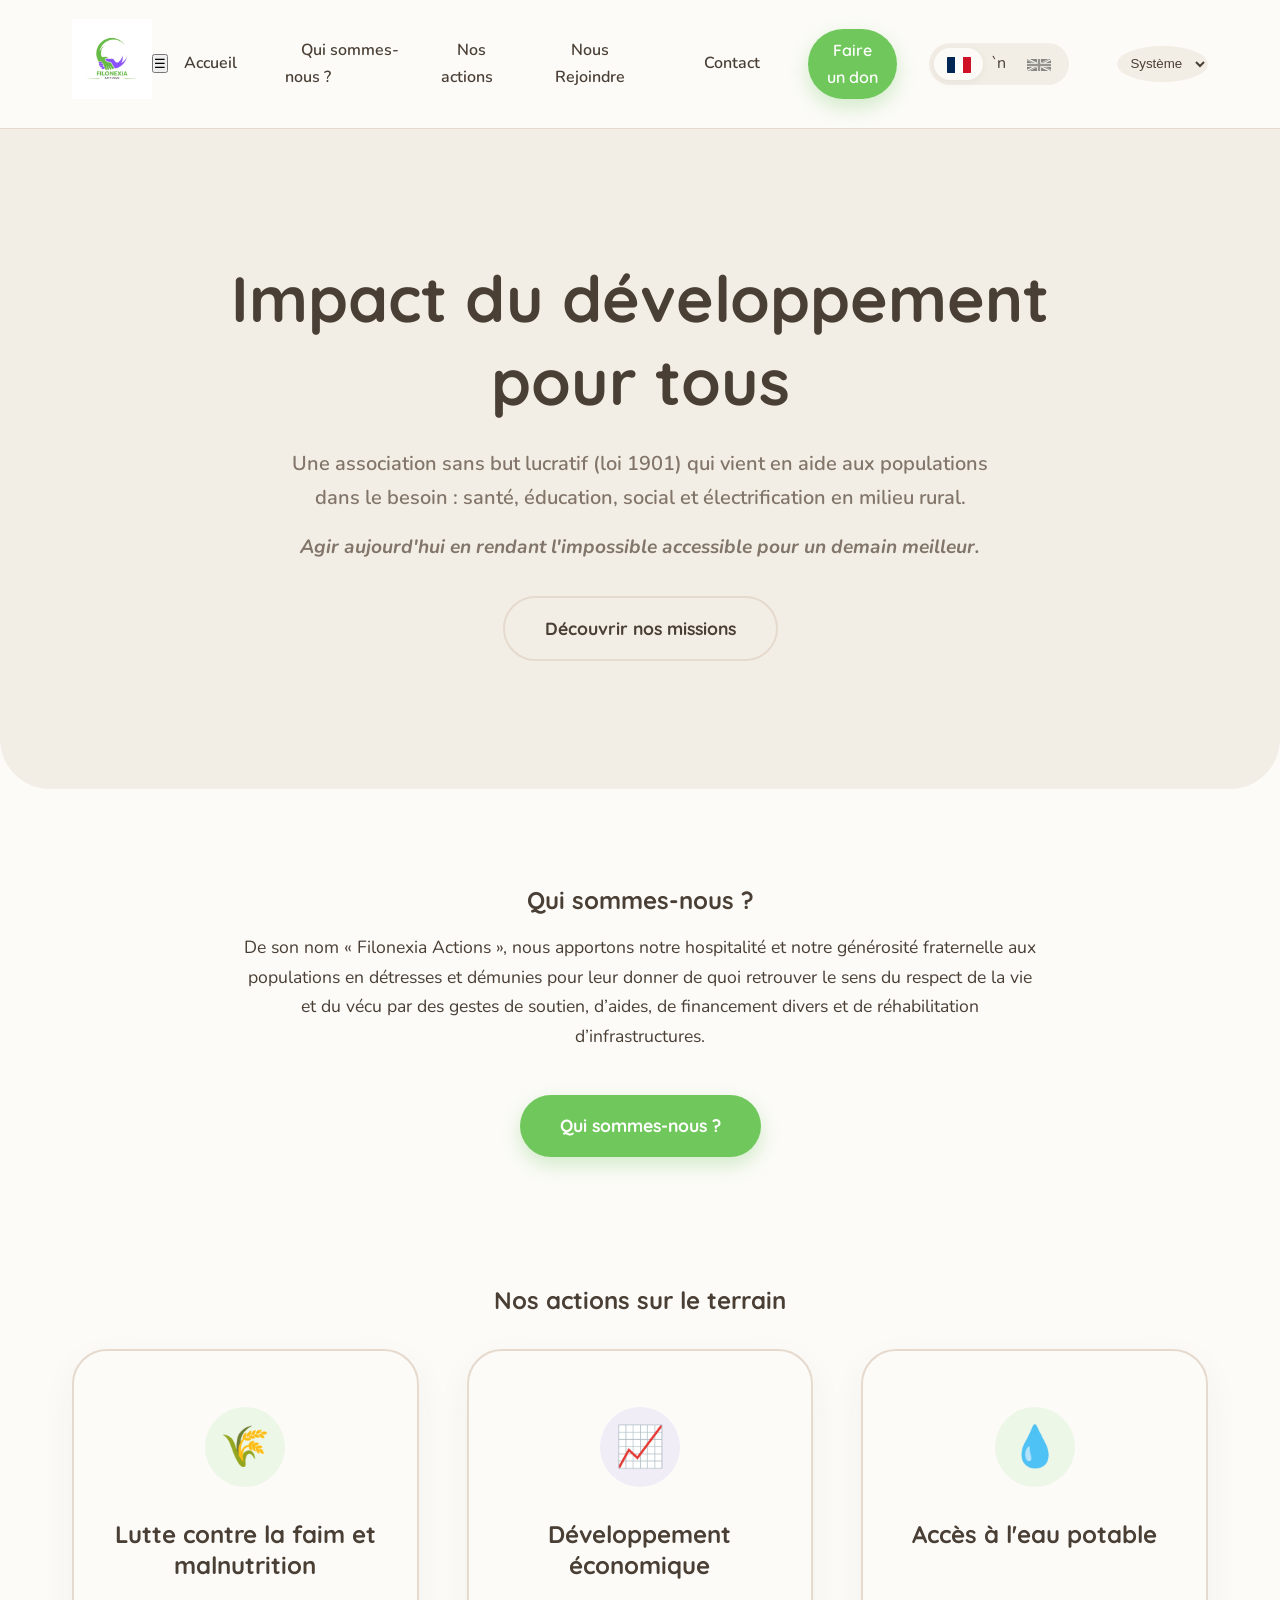
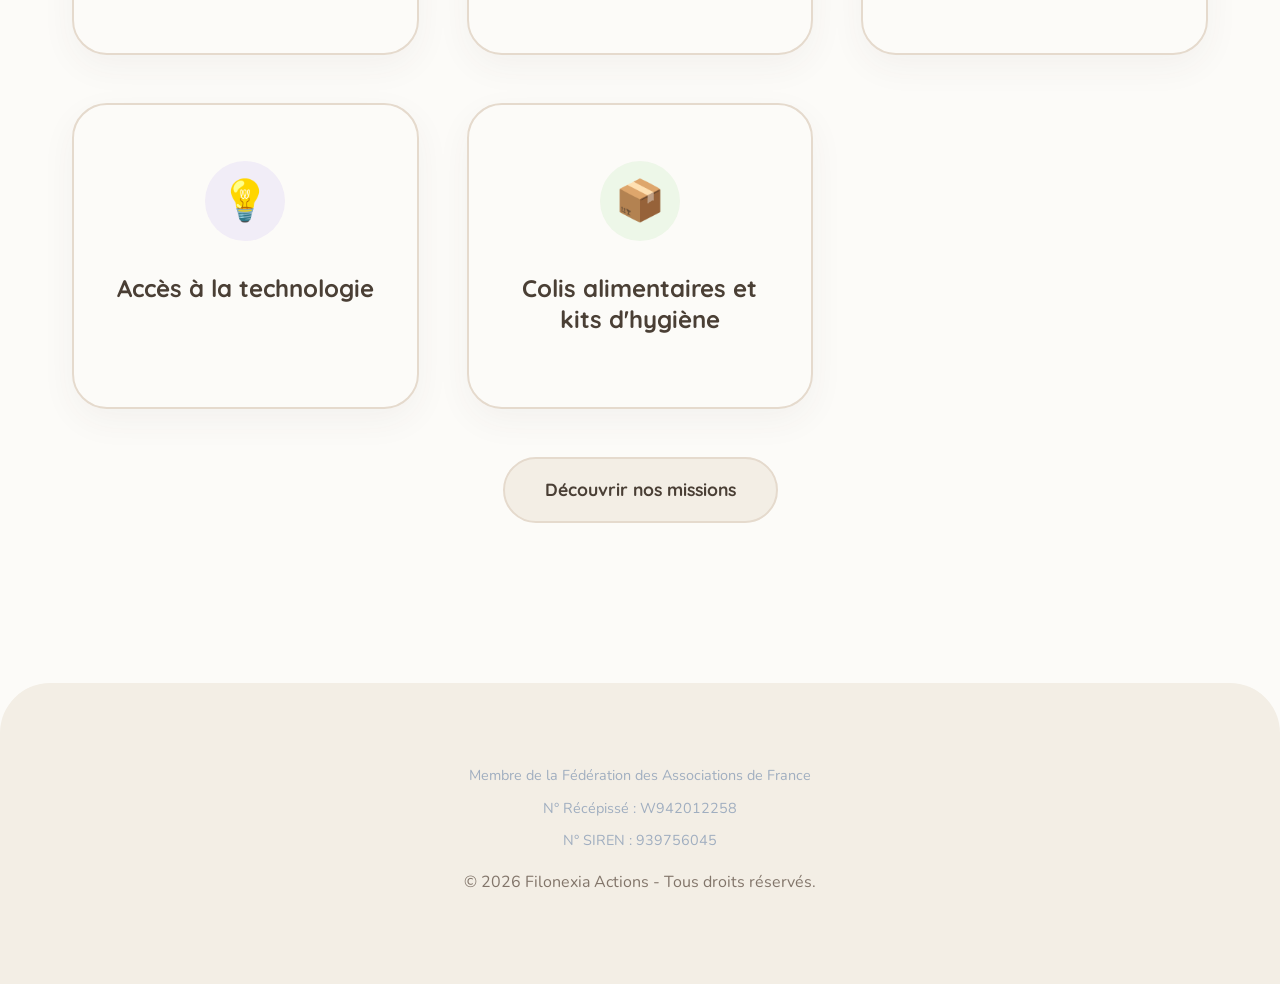
==== index.html @ 5a40366f "Harmonisation : Drapeaux pour langues et ajout carrousel partenaires partout avec logos aggrandis" ====
<!DOCTYPE html>
<html lang="fr">
<head>
    <meta charset="UTF-8">
    <meta name="viewport" content="width=device-width, initial-scale=1.0">
    <title>FILONEXIA - Accueil</title>
                    <link rel="icon" href="logo.jpeg" type="image/jpeg">
    <link rel="stylesheet" href="css/style.css?v=14">
</head>
<body>

    <header>
        <div class="nav-container">
            <a href="index.html" class="logo">
                <img src="logo.jpeg" alt="Filonexia Logo">
            </a>
            
            <button class="menu-toggle">☰</button>
            
            <nav>
                <ul class="nav-links">
                    <li><a href="index.html" data-i18n="nav_home">Accueil</a></li>
                    <li><a href="a-propos.html" data-i18n="nav_about">Qui sommes-nous ?</a></li>
                    <li><a href="actions.html" data-i18n="nav_actions">Nos actions</a></li>
                    <li><a href="nous-rejoindre.html" data-i18n="nav_join">Nous Rejoindre</a></li>
                    <li><a href="contact.html" data-i18n="nav_contact">Contact</a></li>
                    <li><a href="don.html" class="btn btn-primary" data-i18n="btn_donate">Faire un don</a></li>
                    
                    <li class="lang-switcher">
                        <button class="lang-btn active" data-lang="fr"><img src="images/fr.svg" alt="FR" class="lang-flag"></button>`n                        <button class="lang-btn" data-lang="en"><img src="images/gb.svg" alt="EN" class="lang-flag"></button>
                    </li>
                    <li>
                        <select class="theme-switcher">
                            <option value="system">Système</option>
                            <option value="light">Jour</option>
                            <option value="dark">Nuit</option>
                        </select>
                    </li>
                </ul>
            </nav>
        </div>
    </header>

    <main>
        <section class="hero">
            <h1 data-i18n="hero_title">Impact du développement pour tous</h1>
            <p data-i18n="hero_subtitle" style="margin-bottom: 1rem;">Une association sans but lucratif de la loi 1901 qui vient en aide à plusieurs institutions et populations dans le besoin.</p>
            <p style="font-style: italic; font-size: 1.2rem; font-weight: bold; margin-bottom: 2rem;" data-i18n="motto">"Agir aujourd'hui en rendant l'impossible accessible pour un demain meilleur."</p>
            <a href="actions.html" class="btn btn-secondary" data-i18n="hero_cta">Découvrir nos missions</a>
        </section>

        <section class="container text-center">
            <h2 data-i18n="about_title">Qui sommes-nous ?</h2>
            <p style="max-width: 800px; margin: 0 auto; font-size: 1.1rem;" data-i18n="about_intro">De son nom « Filonexia Actions », nous apportons notre hospitalité...</p>
            <br>
            <a href="a-propos.html" class="btn btn-primary" style="margin-top: 1rem;" data-i18n="nav_about">En savoir plus sur nous</a>
        </section>

        <section class="container text-center" style="background: transparent; border-radius: 20px; padding-top: 2rem; padding-bottom: 4rem;">
            <h2 data-i18n="actions_title" style="margin-bottom: 2rem;">Nos actions sur le terrain</h2>
            
            <div class="grid-3" style="grid-template-columns: repeat(auto-fit, minmax(250px, 1fr)); margin-top: 0;">
                <div class="card">
                    <div class="card-icon">🌾</div>
                    <h3 data-i18n="action_famine_title">Lutte contre la faim</h3>
                </div>
                <div class="card">
                    <div class="card-icon">📈</div>
                    <h3 data-i18n="action_eco_title">Développement économique</h3>
                </div>
                <div class="card">
                    <div class="card-icon">💧</div>
                    <h3 data-i18n="action_water_title">Accès à l'eau potable</h3>
                </div>
                <div class="card">
                    <div class="card-icon">💡</div>
                    <h3 data-i18n="action_tech_title">Accès à la technologie</h3>
                </div>
                <div class="card">
                    <div class="card-icon">📦</div>
                    <h3 data-i18n="action_hygiene_title">Colis alimentaires et kits d'hygiène</h3>
                </div>
            </div>
            
            <a href="actions.html" class="btn btn-secondary" style="margin-top: 3rem;" data-i18n="hero_cta">Découvrir le détail de nos actions</a>
        </section>
    </main>

    <footer>
        <div style="margin-bottom: 1rem; color: #a0aec0;">
            <p style="font-size: 0.9rem;" data-i18n="contact_legal_1">Membre de la Fédération des Associations de France</p>
            <p style="font-size: 0.9rem;" data-i18n="contact_legal_2">N° Récépissé : W942012258</p>
            <p style="font-size: 0.9rem;" data-i18n="contact_legal_3">N° SIREN : 939756045</p>
        </div>
        <p data-i18n="footer_text">© 2026 Filonexia Actions - Tous droits réservés.</p>
    </footer>

    <script src="js/main.js?v=14"></script>
    <script src="js/i18n.js?v=14"></script>
</body>
</html>
---- css/style.css ----
@import url('https://fonts.googleapis.com/css2?family=Nunito:wght@400;600;700&family=Quicksand:wght@500;600;700&display=swap');

:root {
    /* Couleurs de base légèrement adoucies pour l'aspect organique */
    --primary-color: #70c85c;
    --secondary-color: #966eea;
    
    /* Palette chaleureuse "Terre & Nature" */
    --bg-main: #fcfbf8; /* Crème très clair */
    --bg-alt: #f3eee5; /* Beige doux */
    --text-dark: #4a3f35; /* Brun-Gris doux (pas de noir pur) */
    --text-light: #82756a; /* Brun clair */
    --border-color: #e5dacd;
    
    --font-heading: 'Quicksand', sans-serif;
    --font-body: 'Nunito', sans-serif;
    
    /* Rondeur maximale pour l'effet galet / amical */
    --radius-btn: 50px;
    --radius-card: 35px;
    --shadow-soft: 0 12px 35px rgba(74, 63, 53, 0.05);
}

:root[data-theme="dark"] {
    /* Palette sombre "Nuit chaude" */
    --bg-main: #2a2623;
    --bg-alt: #36302c;
    --text-dark: #fcfbf8;
    --text-light: #b0a59a;
    --border-color: #4a423d;
    --shadow-soft: 0 12px 35px rgba(0, 0, 0, 0.2);
}

* {
    margin: 0;
    padding: 0;
    box-sizing: border-box;
}

body {
    font-family: var(--font-body);
    color: var(--text-dark);
    line-height: 1.7;
    background-color: var(--bg-main);
    font-weight: 400;
}

h1, h2, h3, h4, h5, h6 {
    font-family: var(--font-heading);
    color: var(--text-dark);
    margin-bottom: 1rem;
    font-weight: 700;
    line-height: 1.3;
}

a {
    text-decoration: none;
    color: inherit;
    transition: all 0.3s cubic-bezier(0.4, 0, 0.2, 1);
}

/* Header & Nav */
header {
    background: var(--bg-main);
    border-bottom: 1px solid var(--border-color);
    position: sticky;
    top: 0;
    z-index: 1000;
}

.nav-container {
    max-width: 1200px;
    margin: 0 auto;
    padding: 1.2rem 2rem;
    display: flex;
    justify-content: space-between;
    align-items: center;
}

.logo img {
    height: 80px;
    object-fit: contain;
    transition: transform 0.3s ease;
}

.logo img:hover {
    transform: scale(1.05) rotate(-2deg);
}

.nav-links {
    display: flex;
    gap: 2rem;
    align-items: center;
    list-style: none;
}

.nav-links a {
    font-weight: 600;
    font-size: 1rem;
    padding: 0.5rem 1rem;
    border-radius: var(--radius-btn);
    transition: background-color 0.3s ease, color 0.3s ease;
}

.nav-links a:hover {
    background-color: var(--bg-alt);
    color: var(--primary-color);
}

.lang-switcher {
    display: flex;
    gap: 0.5rem;
    background: var(--bg-alt);
    padding: 0.3rem;
    border-radius: var(--radius-btn);
}

.lang-btn {
    background: transparent;
    border: none;
    padding: 0.4rem 0.8rem;
    border-radius: var(--radius-btn);
    cursor: pointer;
    font-weight: 700;
    color: var(--text-light);
    font-family: var(--font-body);
    font-size: 0.85rem;
    transition: all 0.3s ease;
}

.lang-btn.active {
    background: var(--bg-main);
    color: var(--primary-color);
    box-shadow: 0 2px 10px rgba(0,0,0,0.05);
}

.theme-switcher {
    margin-left: 1rem;
    padding: 0.6rem;
    border-radius: 50%;
    border: none;
    background: var(--bg-alt);
    color: var(--text-dark);
    cursor: pointer;
    transition: transform 0.3s;
}

.theme-switcher:hover {
    transform: scale(1.1) rotate(15deg);
    background: var(--border-color);
}

/* Organic Buttons */
.btn {
    display: inline-block;
    padding: 1rem 2.5rem;
    border-radius: var(--radius-btn);
    font-family: var(--font-heading);
    font-weight: 700;
    font-size: 1.1rem;
    text-align: center;
    transition: all 0.3s cubic-bezier(0.34, 1.56, 0.64, 1);
    cursor: pointer;
    border: none;
}

.btn-primary {
    background: var(--primary-color);
    color: #ffffff;
    box-shadow: 0 8px 20px rgba(112, 200, 92, 0.3);
}

.btn-primary:hover {
    transform: translateY(-5px) scale(1.03);
    box-shadow: 0 15px 25px rgba(112, 200, 92, 0.4);
}

.btn-secondary {
    background: var(--bg-alt);
    color: var(--text-dark);
    border: 2px solid var(--border-color);
}

.btn-secondary:hover {
    background: var(--secondary-color);
    color: #ffffff;
    border-color: var(--secondary-color);
    transform: translateY(-5px) scale(1.03);
    box-shadow: 0 8px 20px rgba(150, 110, 234, 0.3);
}

/* Hero Section */
.hero {
    padding: 8rem 2rem;
    text-align: center;
    background: var(--bg-alt);
    /* Forme organique au bas du header */
    border-bottom-left-radius: 50px;
    border-bottom-right-radius: 50px;
    min-height: 60vh;
    display: flex;
    flex-direction: column;
    justify-content: center;
    align-items: center;
}

.hero h1 {
    font-size: 4rem;
    font-weight: 700;
    max-width: 900px;
    margin: 0 auto 1.5rem auto;
    color: var(--text-dark);
}

.hero p {
    font-size: 1.25rem;
    color: var(--text-light);
    max-width: 700px;
    margin: 0 auto 3rem auto;
    font-weight: 600;
}

/* Container */
.container {
    max-width: 1200px;
    margin: 0 auto;
    padding: 6rem 2rem;
}

.text-center {
    text-align: center;
}

/* Grid & Cards (Organic design) */
.grid-3 {
    display: grid;
    grid-template-columns: repeat(auto-fit, minmax(300px, 1fr));
    gap: 3rem;
    margin-top: 4rem;
}

.card {
    background: var(--bg-main);
    border: 2px solid var(--border-color);
    border-radius: var(--radius-card);
    padding: 3.5rem 2.5rem;
    text-align: center;
    box-shadow: var(--shadow-soft);
    transition: all 0.4s cubic-bezier(0.34, 1.56, 0.64, 1);
}

.card:hover {
    transform: translateY(-10px);
    border-color: var(--primary-color);
    background: var(--bg-alt);
}

/* Alternance Vert/Violet sur les icônes */
.card:nth-child(odd) .card-icon {
    color: var(--primary-color);
    background: rgba(112, 200, 92, 0.1);
}
.card:nth-child(even) .card-icon {
    color: var(--secondary-color);
    background: rgba(150, 110, 234, 0.1);
}

.card-icon {
    font-size: 2.5rem;
    margin-bottom: 2rem;
    display: inline-flex;
    align-items: center;
    justify-content: center;
    width: 80px;
    height: 80px;
    border-radius: 50%;
}

.card h3 {
    font-size: 1.5rem;
}

/* Page headers */
.page-header {
    background: var(--bg-alt);
    padding: 7rem 2rem 5rem 2rem;
    text-align: center;
    border-bottom-left-radius: 50px;
    border-bottom-right-radius: 50px;
    margin-bottom: 4rem;
}

.page-header h1 {
    font-size: 3.5rem;
}

.content-section {
    background: var(--bg-main);
    padding: 4rem;
    border: 2px solid var(--border-color);
    border-radius: var(--radius-card);
    box-shadow: var(--shadow-soft);
}

/* Footer */
footer {
    background: var(--bg-alt);
    color: var(--text-light);
    text-align: center;
    padding: 5rem 2rem;
    margin-top: 6rem;
    border-top-left-radius: 50px;
    border-top-right-radius: 50px;
}

footer p {
    margin-bottom: 0.5rem;
}

/* Sidebar Layout */
.page-layout {
    display: grid;
    grid-template-columns: 3fr 1fr;
    gap: 4rem;
    align-items: start;
}

.sidebar {
    position: sticky;
    top: 120px;
    background: var(--bg-main);
    border: 2px solid var(--border-color);
    border-radius: var(--radius-card);
    padding: 2.5rem;
    box-shadow: var(--shadow-soft);
}

.sidebar h3 {
    font-size: 1.4rem;
    margin-bottom: 2rem;
    color: var(--primary-color);
}

.report-list {
    list-style: none;
    padding: 0;
}

.report-list li {
    margin-bottom: 1rem;
}

.report-list a {
    display: block;
    padding: 1rem 1.5rem;
    border-radius: 20px;
    font-weight: 600;
    color: var(--text-light);
    background: var(--bg-alt);
    transition: all 0.3s ease;
}

.report-list a:hover {
    background: rgba(112, 200, 92, 0.1);
    color: var(--primary-color);
    transform: translateX(5px);
}

.report-list a.active {
    background: var(--primary-color);
    color: #ffffff;
    box-shadow: 0 4px 15px rgba(112, 200, 92, 0.3);
}

.report-list a.active .report-date {
    color: rgba(255,255,255,0.8);
}

.report-date {
    display: block;
    font-size: 0.85rem;
    margin-bottom: 0.2rem;
    color: var(--text-light);
    font-weight: 700;
    text-transform: uppercase;
}

@media (max-width: 900px) {
    .page-layout {
        grid-template-columns: 1fr;
    }
}

/* Partner Marquee Carousel */
.marquee-wrapper {
    overflow: hidden;
    padding: 2rem 0;
    margin: 3rem 0;
    background: var(--bg-alt);
    border-radius: var(--radius-card);
    box-shadow: inset var(--shadow-soft);
    position: relative;
    border: 2px solid var(--border-color);
}
.marquee-container {
    display: flex;
    width: fit-content;
    animation: marquee 25s linear infinite;
}
.marquee-container:hover {
    animation-play-state: paused;
}
.marquee-content {
    display: flex;
    align-items: center;
    gap: 4rem;
    padding-right: 4rem; /* match gap */
}
.partner-logo {
    height: 100px;
    object-fit: contain;
    transition: transform 0.3s ease;
}
.partner-logo:hover {
    transform: scale(1.08);
}
.partner-fallback {
    font-family: var(--font-heading);
    font-weight: 700;
    font-size: 1.2rem;
    color: var(--primary-color);
    border: 3px solid var(--primary-color);
    padding: 0.8rem 1.5rem;
    border-radius: var(--radius-btn);
    white-space: nowrap;
    transition: all 0.3s ease;
}
.partner-fallback:hover {
    background-color: var(--primary-color);
    color: var(--white);
    transform: scale(1.05);
}
@keyframes marquee {
    0% { transform: translateX(0); }
    100% { transform: translateX(-50%); }
}


/* Flag switcher */
.lang-flag { width: 24px; height: 18px; object-fit: contain; border-radius: 2px; vertical-align: middle; transition: filter 0.3s ease; }
.lang-btn:not(.active) .lang-flag { filter: grayscale(100%) opacity(50%); }
.lang-btn.active .lang-flag, .lang-btn:hover .lang-flag { filter: grayscale(0%) opacity(100%); }
.lang-switcher { display: flex; align-items: center; gap: 0.5rem; }
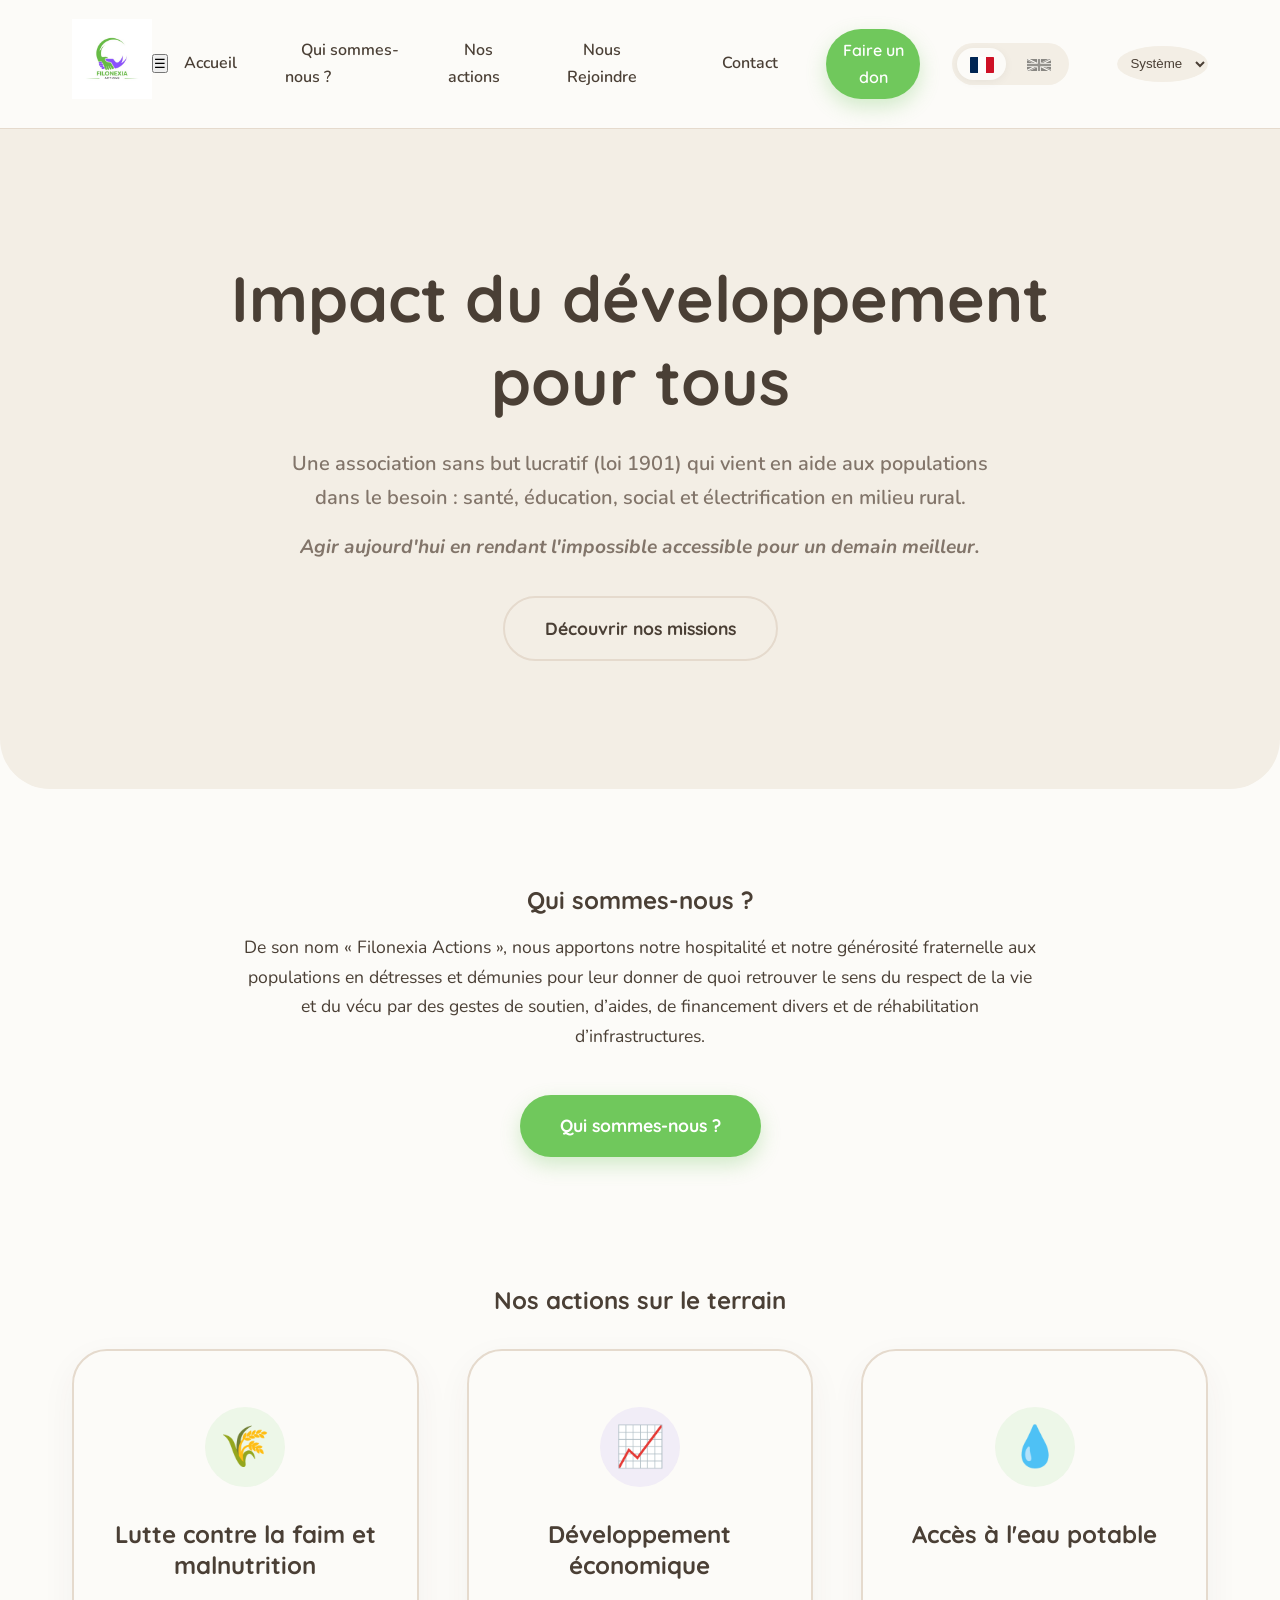
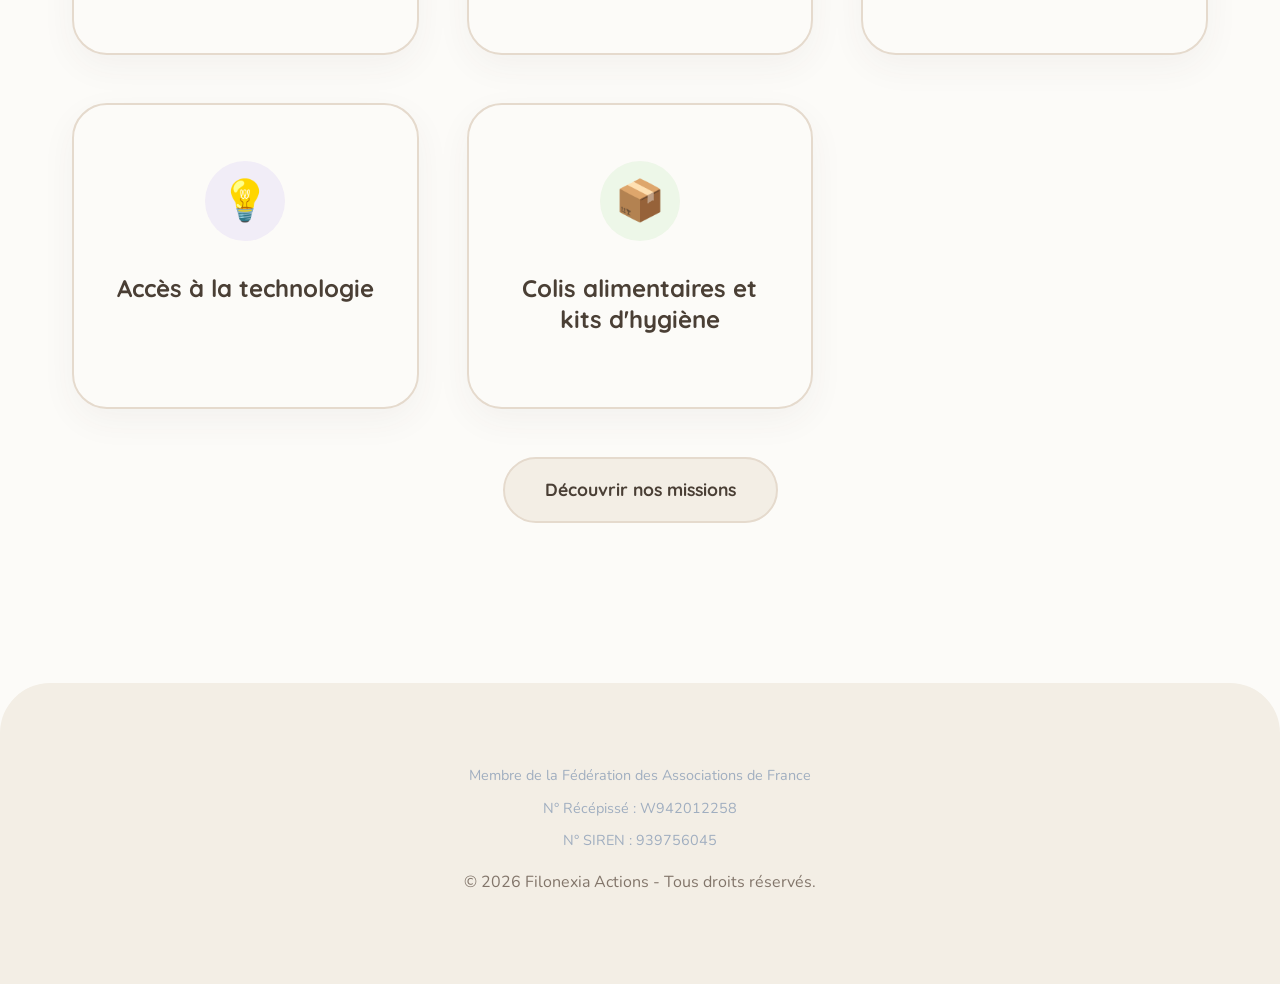
==== commit 1061a2cb: "Fix : Suppression du texte n de PowerShell et mise a jour globale du cache" ====
--- a/index.html
+++ b/index.html
@@ -5,7 +5,7 @@
     <meta name="viewport" content="width=device-width, initial-scale=1.0">
     <title>FILONEXIA - Accueil</title>
                     <link rel="icon" href="logo.jpeg" type="image/jpeg">
-    <link rel="stylesheet" href="css/style.css?v=14">
+    <link rel="stylesheet" href="css/style.css?v=15">
 </head>
 <body>
 
@@ -27,7 +27,7 @@
                     <li><a href="don.html" class="btn btn-primary" data-i18n="btn_donate">Faire un don</a></li>
                     
                     <li class="lang-switcher">
-                        <button class="lang-btn active" data-lang="fr"><img src="images/fr.svg" alt="FR" class="lang-flag"></button>`n                        <button class="lang-btn" data-lang="en"><img src="images/gb.svg" alt="EN" class="lang-flag"></button>
+                        <button class="lang-btn active" data-lang="fr"><img src="images/fr.svg" alt="FR" class="lang-flag"></button>                        <button class="lang-btn" data-lang="en"><img src="images/gb.svg" alt="EN" class="lang-flag"></button>
                     </li>
                     <li>
                         <select class="theme-switcher">
@@ -56,7 +56,7 @@
             <a href="a-propos.html" class="btn btn-primary" style="margin-top: 1rem;" data-i18n="nav_about">En savoir plus sur nous</a>
         </section>
 
-        <section class="container text-center" style="background: transparent; border-radius: 20px; padding-top: 2rem; padding-bottom: 4rem;">
+        <section class="container text-center" style="background: var(--bg-light); border-radius: 20px; padding-top: 2rem; padding-bottom: 4rem;">
             <h2 data-i18n="actions_title" style="margin-bottom: 2rem;">Nos actions sur le terrain</h2>
             
             <div class="grid-3" style="grid-template-columns: repeat(auto-fit, minmax(250px, 1fr)); margin-top: 0;">
@@ -95,8 +95,8 @@
         <p data-i18n="footer_text">© 2026 Filonexia Actions - Tous droits réservés.</p>
     </footer>
 
-    <script src="js/main.js?v=14"></script>
-    <script src="js/i18n.js?v=14"></script>
+    <script src="js/main.js?v=15"></script>
+    <script src="js/i18n.js?v=15"></script>
 </body>
 </html>
 
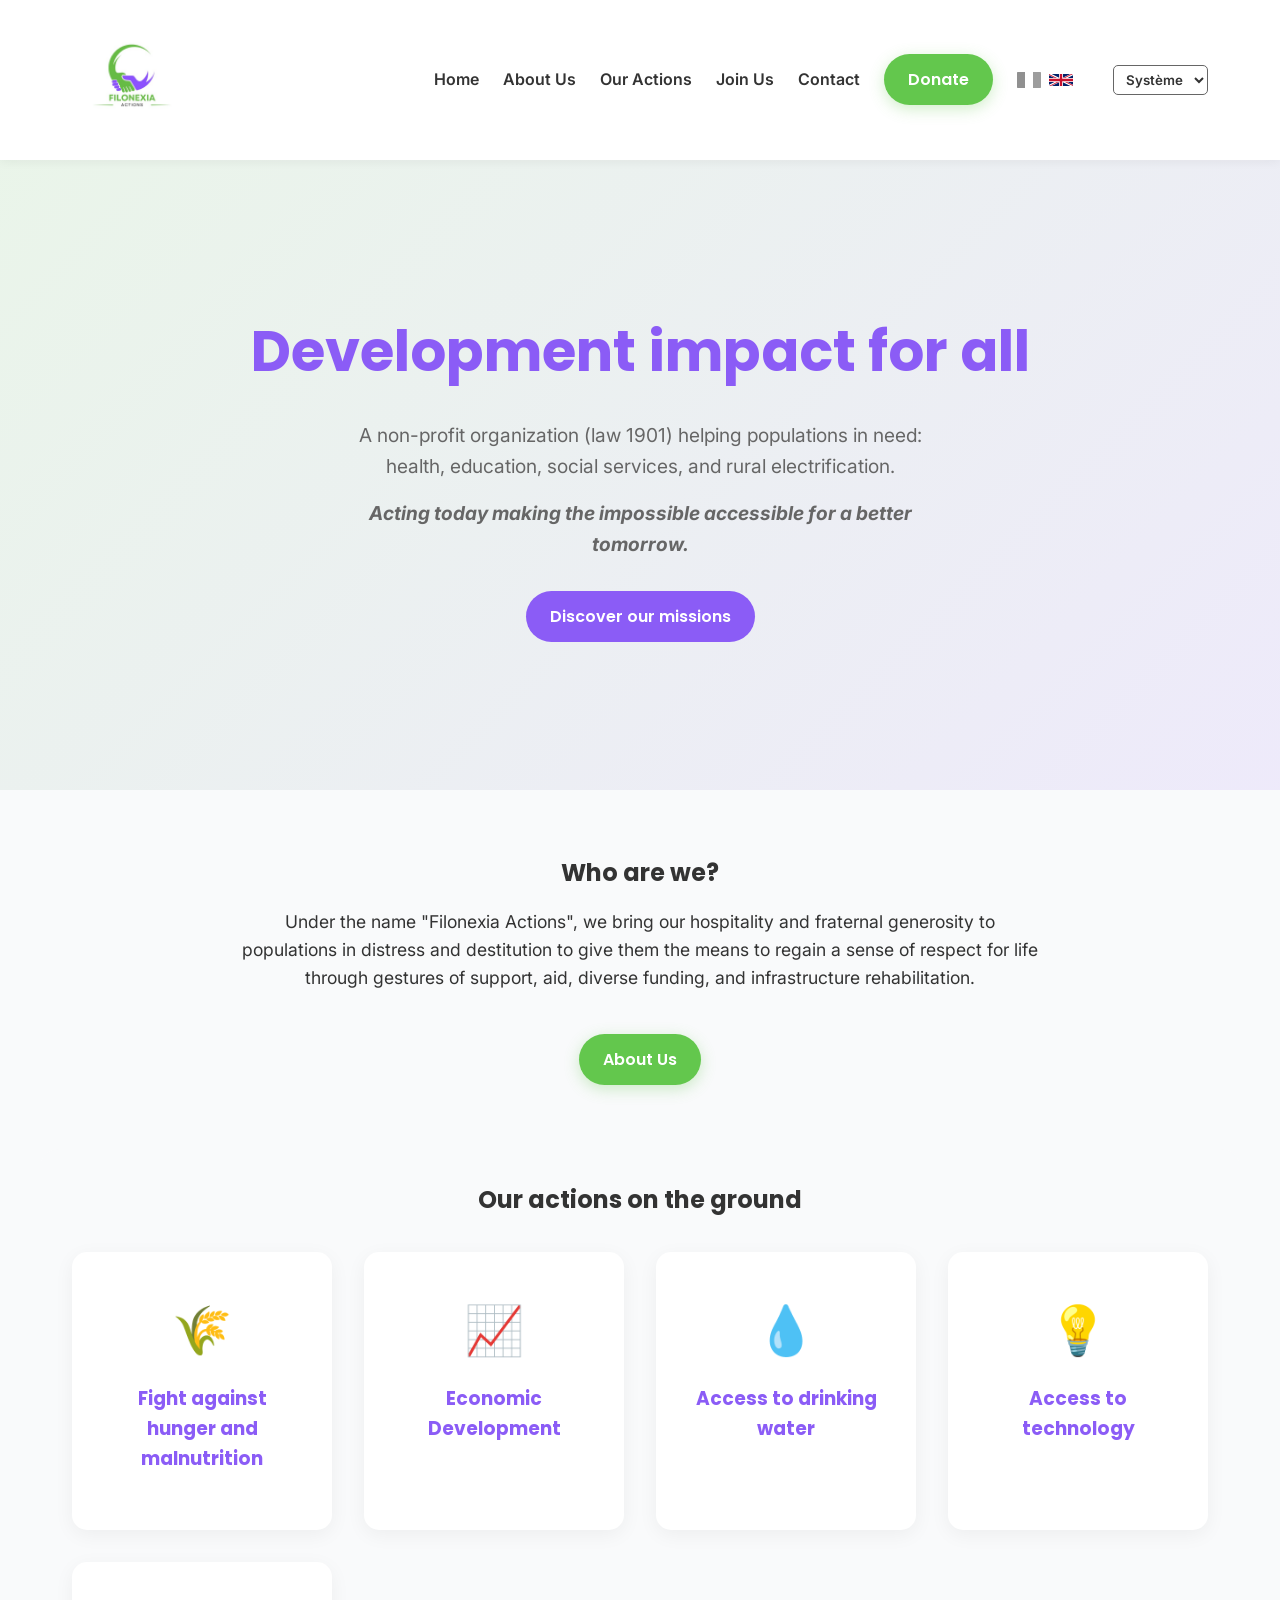
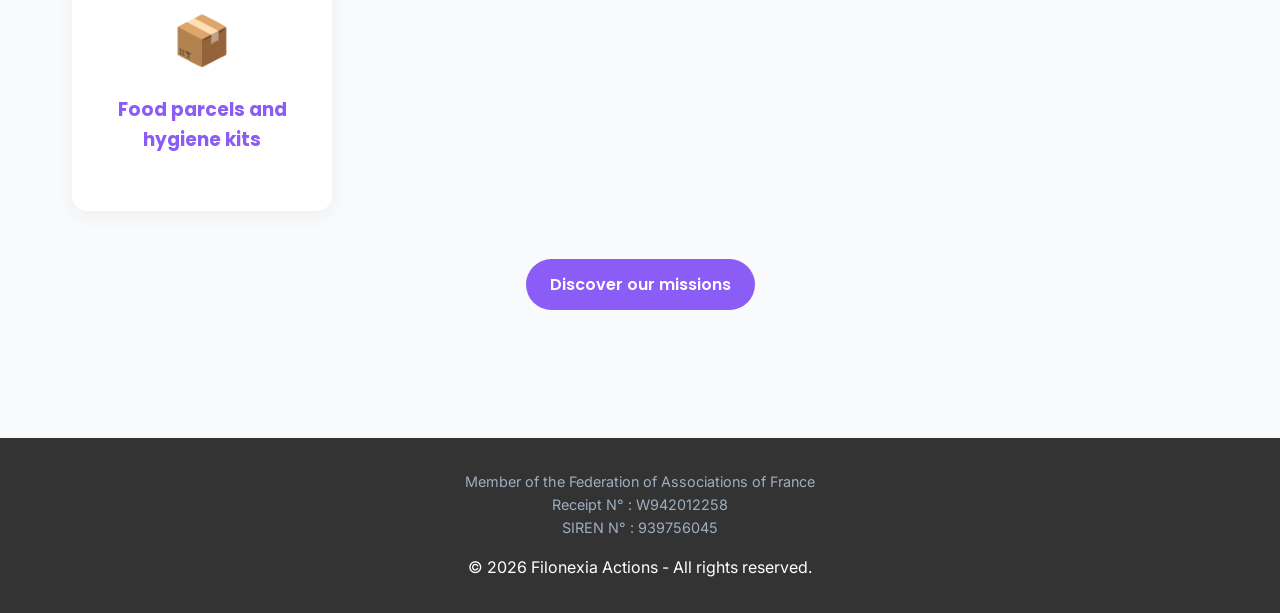
==== commit c4c8f246: "v1.0.0 - Version statique finalisée" ====
--- a/index.html
+++ b/index.html
@@ -5,7 +5,7 @@
     <meta name="viewport" content="width=device-width, initial-scale=1.0">
     <title>FILONEXIA - Accueil</title>
                     <link rel="icon" href="logo.jpeg" type="image/jpeg">
-    <link rel="stylesheet" href="css/style.css?v=15">
+    <link rel="stylesheet" href="css/style.css?v=24">
 </head>
 <body>
 
@@ -15,9 +15,8 @@
                 <img src="logo.jpeg" alt="Filonexia Logo">
             </a>
             
-            <button class="menu-toggle">☰</button>
-            
             <nav>
+                <div class="menu-toggle" id="mobile-menu" aria-label="Menu"><span></span><span></span><span></span></div>
                 <ul class="nav-links">
                     <li><a href="index.html" data-i18n="nav_home">Accueil</a></li>
                     <li><a href="a-propos.html" data-i18n="nav_about">Qui sommes-nous ?</a></li>
@@ -92,14 +91,22 @@
             <p style="font-size: 0.9rem;" data-i18n="contact_legal_2">N° Récépissé : W942012258</p>
             <p style="font-size: 0.9rem;" data-i18n="contact_legal_3">N° SIREN : 939756045</p>
         </div>
-        <p data-i18n="footer_text">© 2026 Filonexia Actions - Tous droits réservés.</p>
+        <p data-i18n="footer_text">© 2026 Filonexia Actions - Tous droits réservés. | <span class='version'>v1.0.0</span></p>
     </footer>
 
     <script src="js/main.js?v=15"></script>
-    <script src="js/i18n.js?v=15"></script>
+    <script src="js/i18n.js?v=20"></script>
 </body>
 </html>
 
 
 
 
+
+
+
+
+
+
+
+
--- a/css/style.css
+++ b/css/style.css
@@ -1,34 +1,21 @@
-@import url('https://fonts.googleapis.com/css2?family=Nunito:wght@400;600;700&family=Quicksand:wght@500;600;700&display=swap');
+@import url('https://fonts.googleapis.com/css2?family=Inter:wght@300;400;600&family=Poppins:wght@500;700&display=swap');
 
 :root {
-    /* Couleurs de base légèrement adoucies pour l'aspect organique */
-    --primary-color: #70c85c;
-    --secondary-color: #966eea;
-    
-    /* Palette chaleureuse "Terre & Nature" */
-    --bg-main: #fcfbf8; /* Crème très clair */
-    --bg-alt: #f3eee5; /* Beige doux */
-    --text-dark: #4a3f35; /* Brun-Gris doux (pas de noir pur) */
-    --text-light: #82756a; /* Brun clair */
-    --border-color: #e5dacd;
-    
-    --font-heading: 'Quicksand', sans-serif;
-    --font-body: 'Nunito', sans-serif;
-    
-    /* Rondeur maximale pour l'effet galet / amical */
-    --radius-btn: 50px;
-    --radius-card: 35px;
-    --shadow-soft: 0 12px 35px rgba(74, 63, 53, 0.05);
+    --primary-color: #63c74d; /* Green from logo */
+    --secondary-color: #8b5cf6; /* Purple from logo */
+    --text-dark: #333333;
+    --text-light: #666666;
+    --bg-light: #f9fafb;
+    --white: #ffffff;
+    --font-heading: 'Poppins', sans-serif;
+    --font-body: 'Inter', sans-serif;
 }
 
 :root[data-theme="dark"] {
-    /* Palette sombre "Nuit chaude" */
-    --bg-main: #2a2623;
-    --bg-alt: #36302c;
-    --text-dark: #fcfbf8;
-    --text-light: #b0a59a;
-    --border-color: #4a423d;
-    --shadow-soft: 0 12px 35px rgba(0, 0, 0, 0.2);
+    --text-dark: #f9fafb;
+    --text-light: #a0aec0;
+    --bg-light: #111827;
+    --white: #1f2937;
 }
 
 * {
@@ -40,29 +27,26 @@
 body {
     font-family: var(--font-body);
     color: var(--text-dark);
-    line-height: 1.7;
-    background-color: var(--bg-main);
-    font-weight: 400;
+    line-height: 1.6;
+    background-color: var(--bg-light);
 }
 
 h1, h2, h3, h4, h5, h6 {
     font-family: var(--font-heading);
     color: var(--text-dark);
     margin-bottom: 1rem;
-    font-weight: 700;
-    line-height: 1.3;
 }
 
 a {
     text-decoration: none;
     color: inherit;
-    transition: all 0.3s cubic-bezier(0.4, 0, 0.2, 1);
+    transition: color 0.3s;
 }
 
 /* Header & Nav */
 header {
-    background: var(--bg-main);
-    border-bottom: 1px solid var(--border-color);
+    background: var(--white);
+    box-shadow: 0 2px 10px rgba(0,0,0,0.05);
     position: sticky;
     top: 0;
     z-index: 1000;
@@ -71,25 +55,21 @@
 .nav-container {
     max-width: 1200px;
     margin: 0 auto;
-    padding: 1.2rem 2rem;
+    padding: 1rem 2rem;
     display: flex;
     justify-content: space-between;
     align-items: center;
+    gap: 3rem;
 }
 
 .logo img {
-    height: 80px;
+    height: 120px;
     object-fit: contain;
-    transition: transform 0.3s ease;
-}
-
-.logo img:hover {
-    transform: scale(1.05) rotate(-2deg);
 }
 
 .nav-links {
     display: flex;
-    gap: 2rem;
+    gap: 1.5rem;
     align-items: center;
     list-style: none;
 }
@@ -97,107 +77,85 @@
 .nav-links a {
     font-weight: 600;
     font-size: 1rem;
-    padding: 0.5rem 1rem;
-    border-radius: var(--radius-btn);
-    transition: background-color 0.3s ease, color 0.3s ease;
 }
 
 .nav-links a:hover {
-    background-color: var(--bg-alt);
     color: var(--primary-color);
 }
 
+/* Lang Switcher */
 .lang-switcher {
     display: flex;
     gap: 0.5rem;
-    background: var(--bg-alt);
-    padding: 0.3rem;
-    border-radius: var(--radius-btn);
 }
 
 .lang-btn {
-    background: transparent;
+    background: none;
     border: none;
-    padding: 0.4rem 0.8rem;
-    border-radius: var(--radius-btn);
     cursor: pointer;
-    font-weight: 700;
+    font-weight: 600;
     color: var(--text-light);
     font-family: var(--font-body);
-    font-size: 0.85rem;
-    transition: all 0.3s ease;
 }
 
 .lang-btn.active {
-    background: var(--bg-main);
     color: var(--primary-color);
-    box-shadow: 0 2px 10px rgba(0,0,0,0.05);
-}
-
+}
+
+/* Theme Switcher */
 .theme-switcher {
     margin-left: 1rem;
-    padding: 0.6rem;
-    border-radius: 50%;
-    border: none;
-    background: var(--bg-alt);
+    padding: 0.3rem 0.5rem;
+    border-radius: 5px;
+    border: 1px solid var(--text-light);
+    background: var(--white);
     color: var(--text-dark);
+    font-family: var(--font-body);
+    font-weight: 600;
     cursor: pointer;
-    transition: transform 0.3s;
-}
-
-.theme-switcher:hover {
-    transform: scale(1.1) rotate(15deg);
-    background: var(--border-color);
-}
-
-/* Organic Buttons */
+}
+
+/* Buttons */
 .btn {
     display: inline-block;
-    padding: 1rem 2.5rem;
-    border-radius: var(--radius-btn);
+    padding: 0.8rem 1.5rem;
+    border-radius: 30px;
     font-family: var(--font-heading);
-    font-weight: 700;
-    font-size: 1.1rem;
-    text-align: center;
-    transition: all 0.3s cubic-bezier(0.34, 1.56, 0.64, 1);
+    font-weight: 600;
+    text-align: center;
+    transition: transform 0.3s, box-shadow 0.3s, background-color 0.3s;
     cursor: pointer;
-    border: none;
 }
 
 .btn-primary {
     background: var(--primary-color);
-    color: #ffffff;
-    box-shadow: 0 8px 20px rgba(112, 200, 92, 0.3);
+    color: var(--white);
+    box-shadow: 0 4px 15px rgba(99, 199, 77, 0.3);
 }
 
 .btn-primary:hover {
-    transform: translateY(-5px) scale(1.03);
-    box-shadow: 0 15px 25px rgba(112, 200, 92, 0.4);
+    background: #55b341;
+    color: var(--white);
+    transform: translateY(-2px);
+    box-shadow: 0 6px 20px rgba(99, 199, 77, 0.4);
 }
 
 .btn-secondary {
-    background: var(--bg-alt);
-    color: var(--text-dark);
-    border: 2px solid var(--border-color);
+    background: var(--secondary-color);
+    color: var(--white);
 }
 
 .btn-secondary:hover {
-    background: var(--secondary-color);
-    color: #ffffff;
-    border-color: var(--secondary-color);
-    transform: translateY(-5px) scale(1.03);
-    box-shadow: 0 8px 20px rgba(150, 110, 234, 0.3);
+    background: #7a4be0;
+    color: var(--white);
 }
 
 /* Hero Section */
 .hero {
-    padding: 8rem 2rem;
-    text-align: center;
-    background: var(--bg-alt);
-    /* Forme organique au bas du header */
-    border-bottom-left-radius: 50px;
-    border-bottom-right-radius: 50px;
-    min-height: 60vh;
+    padding: 6rem 2rem;
+    text-align: center;
+    background: linear-gradient(135deg, rgba(99,199,77,0.1) 0%, rgba(139,92,246,0.1) 100%);
+    min-height: 70vh;
     display: flex;
     flex-direction: column;
     justify-content: center;
@@ -205,140 +163,120 @@
 }
 
 .hero h1 {
-    font-size: 4rem;
-    font-weight: 700;
-    max-width: 900px;
+    font-size: 3.5rem;
+    max-width: 800px;
     margin: 0 auto 1.5rem auto;
-    color: var(--text-dark);
+    color: var(--secondary-color);
 }
 
 .hero p {
-    font-size: 1.25rem;
+    font-size: 1.2rem;
     color: var(--text-light);
-    max-width: 700px;
-    margin: 0 auto 3rem auto;
-    font-weight: 600;
+    max-width: 600px;
+    margin: 0 auto 2.5rem auto;
 }
 
 /* Container */
 .container {
     max-width: 1200px;
     margin: 0 auto;
-    padding: 6rem 2rem;
+    padding: 4rem 2rem;
 }
 
 .text-center {
     text-align: center;
 }
 
-/* Grid & Cards (Organic design) */
+/* Grid */
 .grid-3 {
     display: grid;
     grid-template-columns: repeat(auto-fit, minmax(300px, 1fr));
-    gap: 3rem;
-    margin-top: 4rem;
+    gap: 2rem;
+    margin-top: 3rem;
 }
 
 .card {
-    background: var(--bg-main);
-    border: 2px solid var(--border-color);
-    border-radius: var(--radius-card);
-    padding: 3.5rem 2.5rem;
-    text-align: center;
-    box-shadow: var(--shadow-soft);
-    transition: all 0.4s cubic-bezier(0.34, 1.56, 0.64, 1);
+    background: var(--white);
+    border-radius: 15px;
+    padding: 2.5rem 2rem;
+    text-align: center;
+    box-shadow: 0 5px 20px rgba(0,0,0,0.05);
+    transition: transform 0.3s;
 }
 
 .card:hover {
-    transform: translateY(-10px);
-    border-color: var(--primary-color);
-    background: var(--bg-alt);
-}
-
-/* Alternance Vert/Violet sur les icônes */
-.card:nth-child(odd) .card-icon {
+    transform: translateY(-5px);
+}
+
+.card-icon {
+    font-size: 3rem;
+    margin-bottom: 1rem;
     color: var(--primary-color);
-    background: rgba(112, 200, 92, 0.1);
-}
-.card:nth-child(even) .card-icon {
+}
+
+.card h3 {
     color: var(--secondary-color);
-    background: rgba(150, 110, 234, 0.1);
-}
-
-.card-icon {
-    font-size: 2.5rem;
-    margin-bottom: 2rem;
-    display: inline-flex;
-    align-items: center;
-    justify-content: center;
-    width: 80px;
-    height: 80px;
-    border-radius: 50%;
-}
-
-.card h3 {
-    font-size: 1.5rem;
-}
-
-/* Page headers */
+}
+
+/* Page content */
 .page-header {
-    background: var(--bg-alt);
-    padding: 7rem 2rem 5rem 2rem;
-    text-align: center;
-    border-bottom-left-radius: 50px;
-    border-bottom-right-radius: 50px;
-    margin-bottom: 4rem;
+    background: var(--primary-color);
+    color: var(--white);
+    padding: 4rem 2rem;
+    text-align: center;
 }
 
 .page-header h1 {
-    font-size: 3.5rem;
+    color: var(--white);
+    margin: 0;
 }
 
 .content-section {
-    background: var(--bg-main);
-    padding: 4rem;
-    border: 2px solid var(--border-color);
-    border-radius: var(--radius-card);
-    box-shadow: var(--shadow-soft);
+    background: var(--white);
+    padding: 3rem;
+    border-radius: 15px;
+    box-shadow: 0 5px 20px rgba(0,0,0,0.05);
 }
 
 /* Footer */
 footer {
-    background: var(--bg-alt);
-    color: var(--text-light);
-    text-align: center;
-    padding: 5rem 2rem;
-    margin-top: 6rem;
-    border-top-left-radius: 50px;
-    border-top-right-radius: 50px;
-}
-
-footer p {
-    margin-bottom: 0.5rem;
+    background: var(--text-dark);
+    color: var(--white);
+    text-align: center;
+    padding: 2rem;
+    margin-top: 4rem;
+}
+
+/* Mobile Menu */
+.menu-toggle {
+    display: none;
+    font-size: 1.5rem;
+    background: none;
+    border: none;
+    cursor: pointer;
 }
 
 /* Sidebar Layout */
 .page-layout {
     display: grid;
     grid-template-columns: 3fr 1fr;
-    gap: 4rem;
+    gap: 3rem;
     align-items: start;
 }
 
 .sidebar {
+    background: var(--white);
+    padding: 2rem;
+    border-radius: 15px;
+    box-shadow: 0 5px 20px rgba(0,0,0,0.05);
     position: sticky;
-    top: 120px;
-    background: var(--bg-main);
-    border: 2px solid var(--border-color);
-    border-radius: var(--radius-card);
-    padding: 2.5rem;
-    box-shadow: var(--shadow-soft);
+    top: 100px;
 }
 
 .sidebar h3 {
-    font-size: 1.4rem;
-    margin-bottom: 2rem;
-    color: var(--primary-color);
+    border-bottom: 2px solid var(--primary-color);
+    padding-bottom: 0.5rem;
+    margin-bottom: 1.5rem;
 }
 
 .report-list {
@@ -352,98 +290,225 @@
 
 .report-list a {
     display: block;
-    padding: 1rem 1.5rem;
-    border-radius: 20px;
+    padding: 1rem;
+    background: var(--bg-light);
+    border-radius: 8px;
+    border-left: 4px solid var(--secondary-color);
     font-weight: 600;
-    color: var(--text-light);
-    background: var(--bg-alt);
-    transition: all 0.3s ease;
 }
 
 .report-list a:hover {
-    background: rgba(112, 200, 92, 0.1);
-    color: var(--primary-color);
-    transform: translateX(5px);
-}
-
-.report-list a.active {
     background: var(--primary-color);
-    color: #ffffff;
-    box-shadow: 0 4px 15px rgba(112, 200, 92, 0.3);
-}
-
-.report-list a.active .report-date {
-    color: rgba(255,255,255,0.8);
+    color: var(--white);
 }
 
 .report-date {
     display: block;
     font-size: 0.85rem;
+    color: var(--text-light);
     margin-bottom: 0.2rem;
+}
+}
+
+/* Buttons */
+.btn {
+    display: inline-block;
+    padding: 0.8rem 1.5rem;
+    border-radius: 30px;
+    font-family: var(--font-heading);
+    font-weight: 600;
+    text-align: center;
+    transition: transform 0.3s, box-shadow 0.3s, background-color 0.3s;
+    cursor: pointer;
+}
+
+.btn-primary {
+    background: var(--primary-color);
+    color: var(--white);
+    box-shadow: 0 4px 15px rgba(99, 199, 77, 0.3);
+}
+
+.btn-primary:hover {
+    background: #55b341;
+    color: var(--white);
+    transform: translateY(-2px);
+    box-shadow: 0 6px 20px rgba(99, 199, 77, 0.4);
+}
+
+.btn-secondary {
+    background: var(--secondary-color);
+    color: var(--white);
+}
+
+.btn-secondary:hover {
+    background: #7a4be0;
+    color: var(--white);
+}
+
+/* Hero Section */
+.hero {
+    padding: 6rem 2rem;
+    text-align: center;
+    background: linear-gradient(135deg, rgba(99,199,77,0.1) 0%, rgba(139,92,246,0.1) 100%);
+    min-height: 70vh;
+    display: flex;
+    flex-direction: column;
+    justify-content: center;
+    align-items: center;
+}
+
+.hero h1 {
+    font-size: 3.5rem;
+    max-width: 800px;
+    margin: 0 auto 1.5rem auto;
+    color: var(--secondary-color);
+}
+
+.hero p {
+    font-size: 1.2rem;
     color: var(--text-light);
-    font-weight: 700;
-    text-transform: uppercase;
-}
-
-@media (max-width: 900px) {
-    .page-layout {
-        grid-template-columns: 1fr;
-    }
-}
-
-/* Partner Marquee Carousel */
-.marquee-wrapper {
-    overflow: hidden;
-    padding: 2rem 0;
-    margin: 3rem 0;
-    background: var(--bg-alt);
-    border-radius: var(--radius-card);
-    box-shadow: inset var(--shadow-soft);
-    position: relative;
-    border: 2px solid var(--border-color);
-}
-.marquee-container {
-    display: flex;
-    width: fit-content;
-    animation: marquee 25s linear infinite;
-}
-.marquee-container:hover {
-    animation-play-state: paused;
-}
-.marquee-content {
-    display: flex;
-    align-items: center;
-    gap: 4rem;
-    padding-right: 4rem; /* match gap */
-}
-.partner-logo {
-    height: 100px;
-    object-fit: contain;
-    transition: transform 0.3s ease;
-}
-.partner-logo:hover {
-    transform: scale(1.08);
-}
-.partner-fallback {
-    font-family: var(--font-heading);
-    font-weight: 700;
-    font-size: 1.2rem;
+    max-width: 600px;
+    margin: 0 auto 2.5rem auto;
+}
+
+/* Container */
+.container {
+    max-width: 1200px;
+    margin: 0 auto;
+    padding: 4rem 2rem;
+}
+
+.text-center {
+    text-align: center;
+}
+
+/* Grid */
+.grid-3 {
+    display: grid;
+    grid-template-columns: repeat(auto-fit, minmax(300px, 1fr));
+    gap: 2rem;
+    margin-top: 3rem;
+}
+
+.card {
+    background: var(--white);
+    border-radius: 15px;
+    padding: 2.5rem 2rem;
+    text-align: center;
+    box-shadow: 0 5px 20px rgba(0,0,0,0.05);
+    transition: transform 0.3s;
+}
+
+.card:hover {
+    transform: translateY(-5px);
+}
+
+.card-icon {
+    font-size: 3rem;
+    margin-bottom: 1rem;
     color: var(--primary-color);
-    border: 3px solid var(--primary-color);
-    padding: 0.8rem 1.5rem;
-    border-radius: var(--radius-btn);
-    white-space: nowrap;
-    transition: all 0.3s ease;
-}
-.partner-fallback:hover {
-    background-color: var(--primary-color);
-    color: var(--white);
-    transform: scale(1.05);
-}
-@keyframes marquee {
-    0% { transform: translateX(0); }
-    100% { transform: translateX(-50%); }
-}
+}
+
+.card h3 {
+    color: var(--secondary-color);
+}
+
+/* Page content */
+.page-header {
+    background: var(--primary-color);
+    color: var(--white);
+    padding: 4rem 2rem;
+    text-align: center;
+}
+
+.page-header h1 {
+    color: var(--white);
+    margin: 0;
+}
+
+.content-section {
+    background: var(--white);
+    padding: 3rem;
+    border-radius: 15px;
+    box-shadow: 0 5px 20px rgba(0,0,0,0.05);
+}
+
+/* Footer */
+footer {
+    background: var(--text-dark);
+    color: var(--white);
+    text-align: center;
+    padding: 2rem;
+    margin-top: 4rem;
+}
+
+/* Mobile Menu */
+.menu-toggle {
+    display: none;
+    font-size: 1.5rem;
+    background: none;
+    border: none;
+    cursor: pointer;
+}
+
+/* Sidebar Layout */
+.page-layout {
+    display: grid;
+    grid-template-columns: 3fr 1fr;
+    gap: 3rem;
+    align-items: start;
+}
+
+.sidebar {
+    background: var(--white);
+    padding: 2rem;
+    border-radius: 15px;
+    box-shadow: 0 5px 20px rgba(0,0,0,0.05);
+    position: sticky;
+    top: 100px;
+}
+
+.sidebar h3 {
+    border-bottom: 2px solid var(--primary-color);
+    padding-bottom: 0.5rem;
+    margin-bottom: 1.5rem;
+}
+
+.report-list {
+    list-style: none;
+    padding: 0;
+}
+
+.report-list li {
+    margin-bottom: 1rem;
+}
+
+.report-list a {
+    display: block;
+    padding: 1rem;
+    background: var(--bg-light);
+    border-radius: 8px;
+    border-left: 4px solid var(--secondary-color);
+    font-weight: 600;
+}
+
+.report-list a:hover {
+    background: var(--primary-color);
+    color: var(--white);
+}
+
+.report-date {
+    display: block;
+    font-size: 0.85rem;
+    color: var(--text-light);
+    margin-bottom: 0.2rem;
+}
+
+.report-list a:hover .report-date {
+    color: rgba(255,255,255,0.8);
+}
+
+/* Removed old media queries to fix mobile layout conflicts */
 
 
 /* Flag switcher */
@@ -452,3 +517,102 @@
 .lang-btn.active .lang-flag, .lang-btn:hover .lang-flag { filter: grayscale(0%) opacity(100%); }
 .lang-switcher { display: flex; align-items: center; gap: 0.5rem; }
 
+
+/* Partner Marquee Carousel */
+.marquee-wrapper { overflow: hidden; padding: 2rem 0; margin: 3rem 0; background: var(--bg-alt); border-radius: var(--radius-card); box-shadow: inset var(--shadow-soft); position: relative; border: 2px solid var(--border-color); }
+.marquee-container { display: flex; width: fit-content; animation: marquee 25s linear infinite; }
+.marquee-container:hover { animation-play-state: paused; }
+.marquee-content { display: flex; align-items: center; gap: 4rem; padding-right: 4rem; }
+.partner-logo { height: 100px; object-fit: contain; transition: transform 0.3s ease; }
+.partner-logo:hover { transform: scale(1.08); }
+.partner-fallback { font-family: var(--font-heading); font-weight: 700; font-size: 1.2rem; color: var(--primary-color); border: 3px solid var(--primary-color); padding: 0.8rem 1.5rem; border-radius: var(--radius-btn); white-space: nowrap; transition: all 0.3s ease; }
+.partner-fallback:hover { background-color: var(--primary-color); color: var(--white); transform: scale(1.05); }
+@keyframes marquee { 0% { transform: translateX(0); } 100% { transform: translateX(-50%); } }
+
+
+/* Mobile Drawer Navigation */
+.menu-toggle {
+    display: none;
+    flex-direction: column;
+    justify-content: space-between;
+    width: 30px;
+    height: 21px;
+    cursor: pointer;
+    z-index: 1000;
+}
+.menu-toggle span {
+    display: block;
+    height: 3px;
+    width: 100%;
+    background-color: var(--primary-color);
+    border-radius: 3px;
+    transition: all 0.3s ease;
+}
+@media (max-width: 900px) {
+    .menu-toggle {
+        display: flex;
+        z-index: 1001;
+        position: relative;
+    }
+    
+    .logo {
+        z-index: 1001;
+        position: relative;
+    }
+    .logo img {
+        max-height: 50px !important;
+        width: auto;
+    }
+    
+    nav .nav-links {
+        display: flex !important;
+        position: fixed;
+        top: 0;
+        right: -100%;
+        width: 300px;
+        max-width: 80%;
+        height: 100vh;
+        background-color: var(--white);
+        flex-direction: column;
+        justify-content: flex-start;
+        align-items: center;
+        padding-top: 6rem;
+        gap: 1.5rem;
+        box-shadow: -5px 0 15px rgba(0,0,0,0.5);
+        transition: right 0.4s ease;
+        z-index: 999;
+    }
+    nav .nav-links.active {
+        right: 0;
+    }
+    .menu-toggle.active span:nth-child(1) {
+        transform: translateY(9px) rotate(45deg);
+    }
+    .menu-toggle.active span:nth-child(2) {
+        opacity: 0;
+    }
+    .menu-toggle.active span:nth-child(3) {
+        transform: translateY(-9px) rotate(-45deg);
+    }
+    .page-layout, .grid-3, div[style*="grid-template-columns"] {
+        grid-template-columns: 1fr !important;
+    }
+    .page-header h1, .hero h1 {
+        font-size: 2rem !important;
+    }
+    .container {
+        padding: 2rem 1rem;
+    }
+    .content-section {
+        padding: 1.5rem;
+    }
+}
+html, body {
+    overflow-x: hidden;
+    width: 100%;
+    position: relative;
+}
+p, a, h1, h2, h3, h4, h5, h6, span {
+    overflow-wrap: break-word;
+    word-break: break-word;
+}
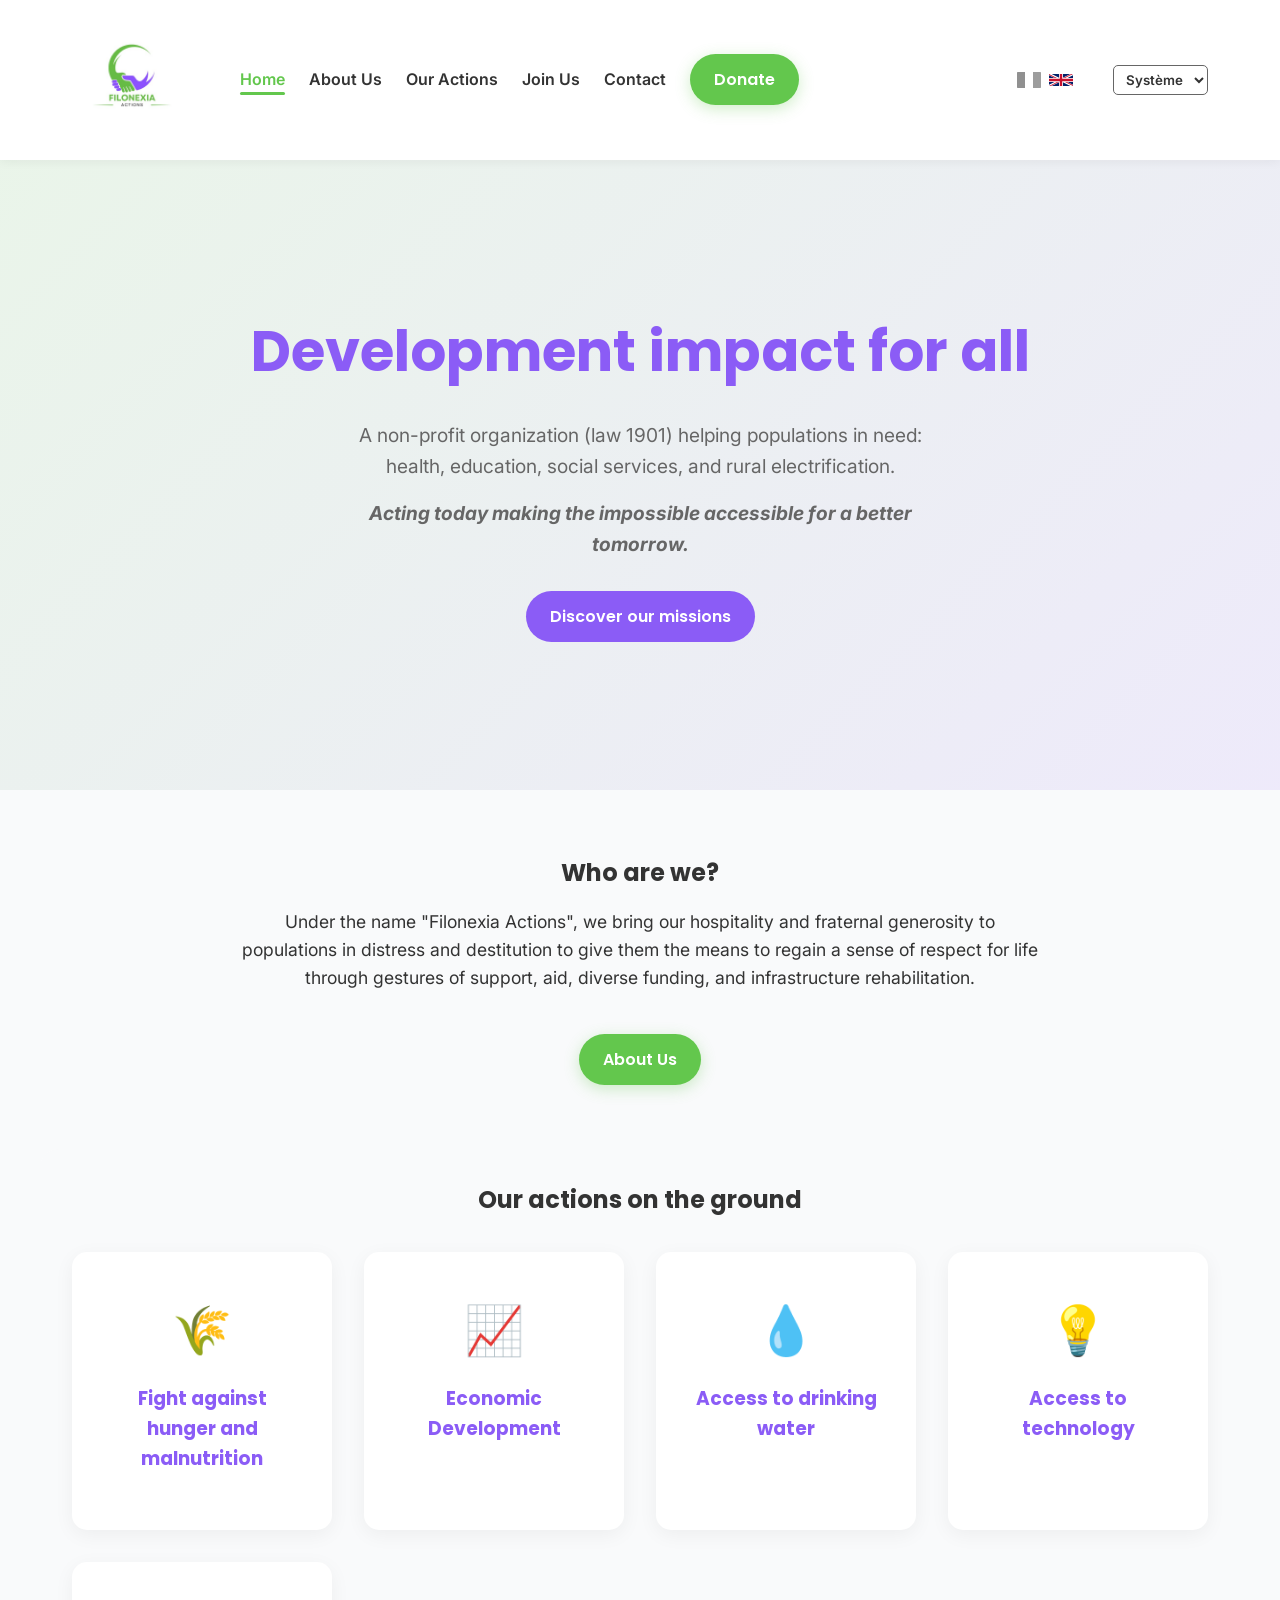
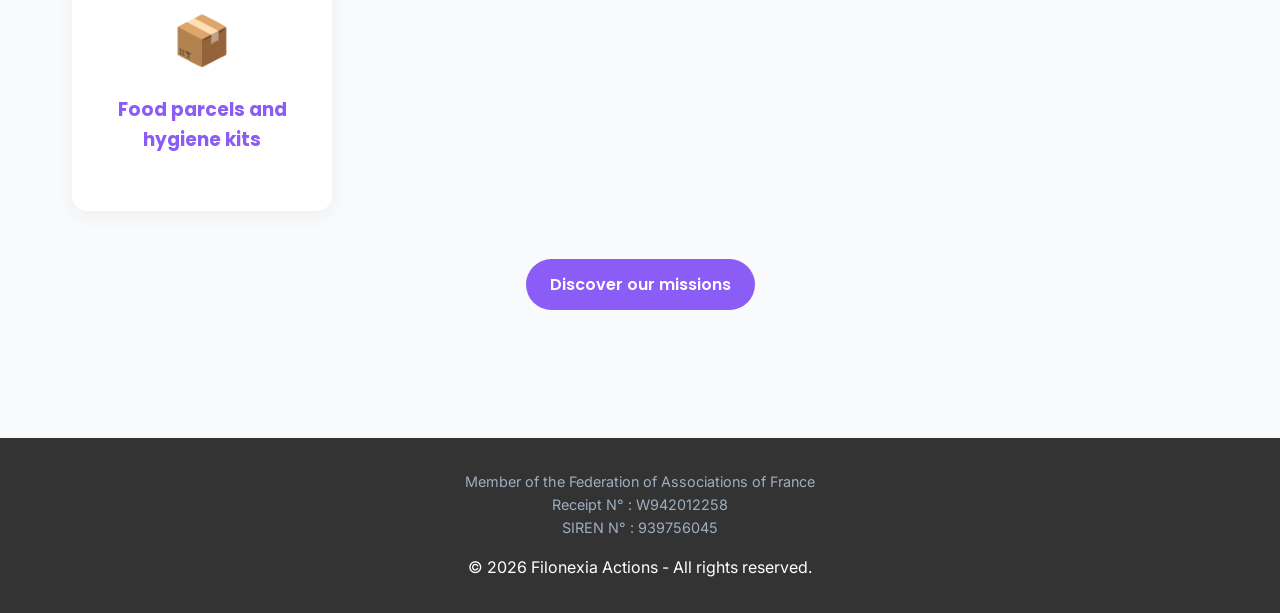
==== commit b11c328b: "Fix Web3Forms submission format, navigation link alignment, missing translations, and prevent transl" ====
--- a/index.html
+++ b/index.html
@@ -5,7 +5,8 @@
     <meta name="viewport" content="width=device-width, initial-scale=1.0">
     <title>FILONEXIA - Accueil</title>
                     <link rel="icon" href="logo.jpeg" type="image/jpeg">
-    <link rel="stylesheet" href="css/style.css?v=24">
+    <link rel="stylesheet" href="css/style.css?v=29">
+<script>if (localStorage.getItem('filonexia_lang') === 'en' || new URLSearchParams(window.location.search).get('lang') === 'en') { document.documentElement.style.visibility = 'hidden'; }</script>
 </head>
 <body>
 
@@ -94,8 +95,8 @@
         <p data-i18n="footer_text">© 2026 Filonexia Actions - Tous droits réservés. | <span class='version'>v1.0.0</span></p>
     </footer>
 
-    <script src="js/main.js?v=15"></script>
-    <script src="js/i18n.js?v=20"></script>
+    <script src="js/main.js?v=30"></script>
+    <script src="js/i18n.js?v=30"></script>
 </body>
 </html>
 
--- a/css/style.css
+++ b/css/style.css
@@ -57,9 +57,13 @@
     margin: 0 auto;
     padding: 1rem 2rem;
     display: flex;
-    justify-content: space-between;
+    justify-content: flex-start;
     align-items: center;
     gap: 3rem;
+}
+
+nav {
+    flex-grow: 1;
 }
 
 .logo img {
@@ -72,21 +76,40 @@
     gap: 1.5rem;
     align-items: center;
     list-style: none;
+    width: 100%;
 }
 
 .nav-links a {
     font-weight: 600;
     font-size: 1rem;
+    transition: color 0.3s;
 }
 
 .nav-links a:hover {
     color: var(--primary-color);
+}
+
+.nav-links a.active-nav {
+    color: var(--primary-color);
+    position: relative;
+}
+
+.nav-links a.active-nav::after {
+    content: '';
+    position: absolute;
+    bottom: -6px;
+    left: 0;
+    width: 100%;
+    height: 3px;
+    background-color: var(--primary-color);
+    border-radius: 3px;
 }
 
 /* Lang Switcher */
 .lang-switcher {
     display: flex;
     gap: 0.5rem;
+    margin-left: auto;
 }
 
 .lang-btn {
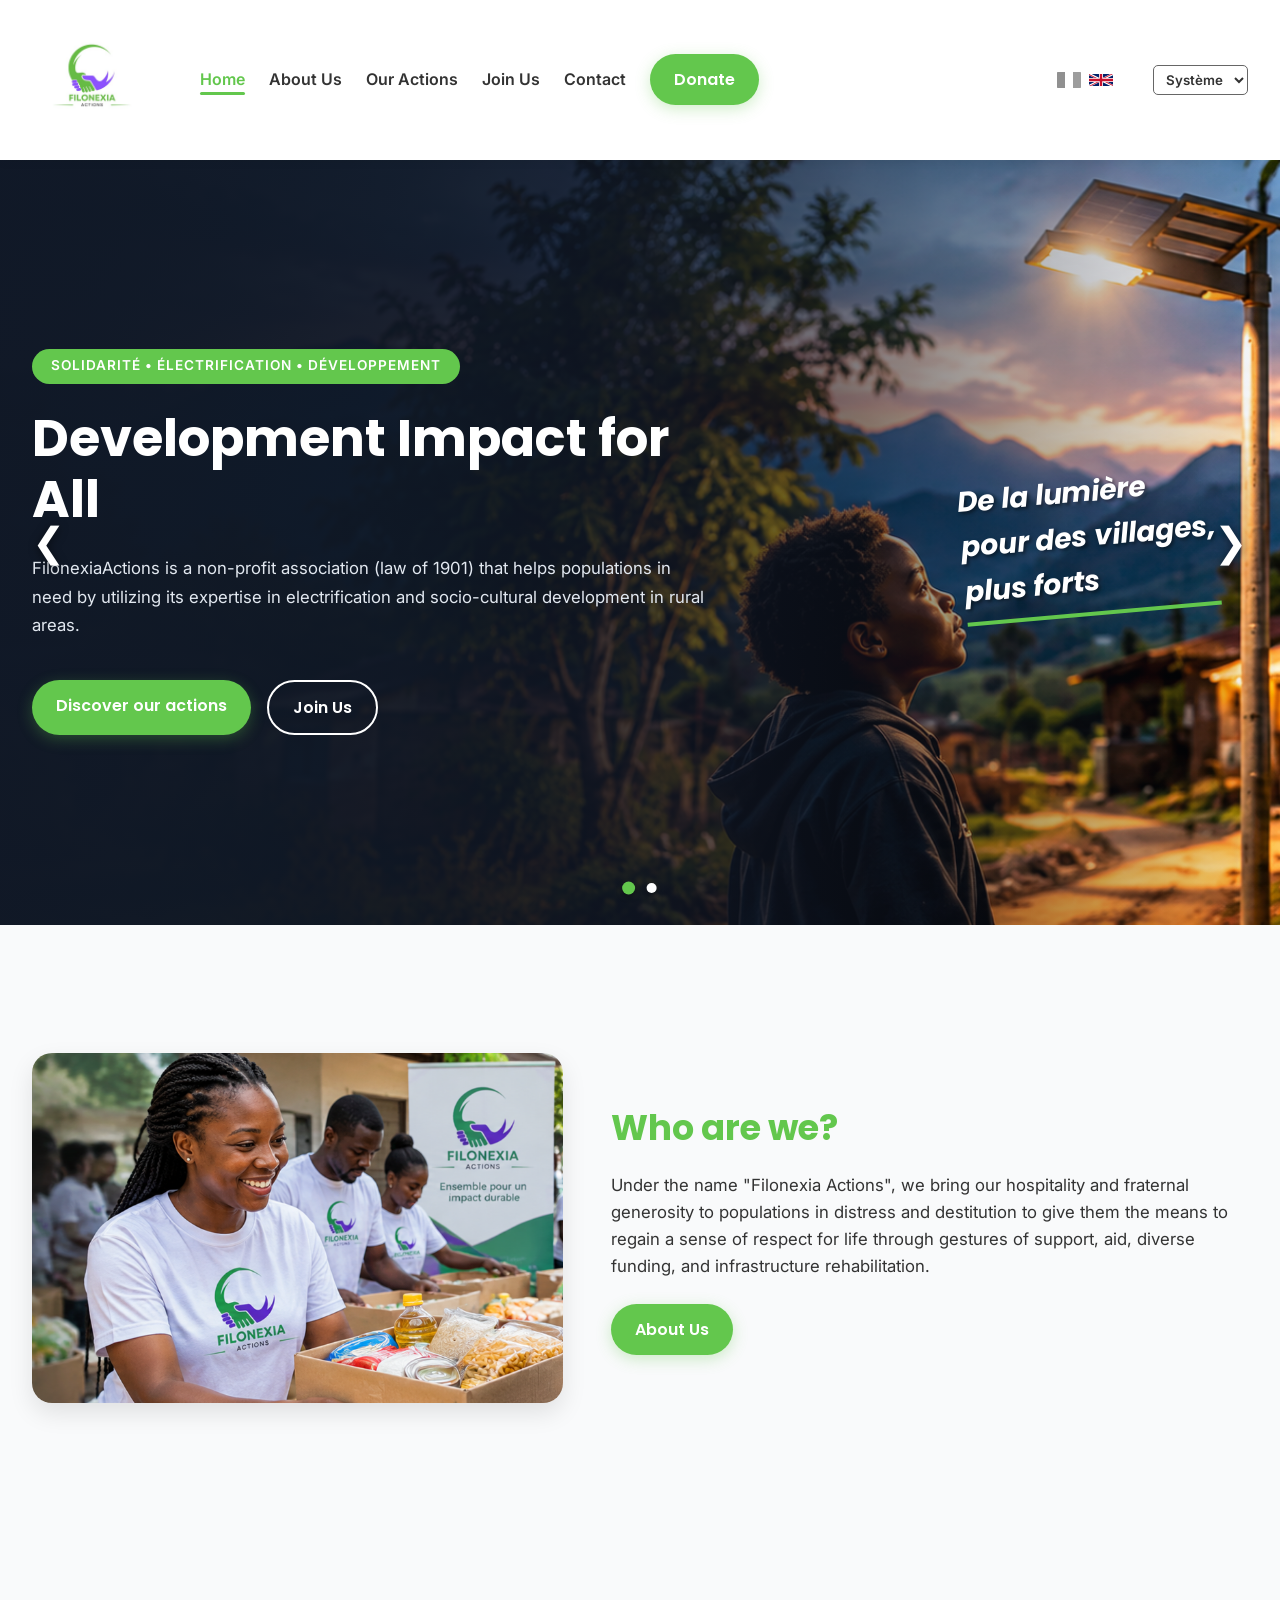
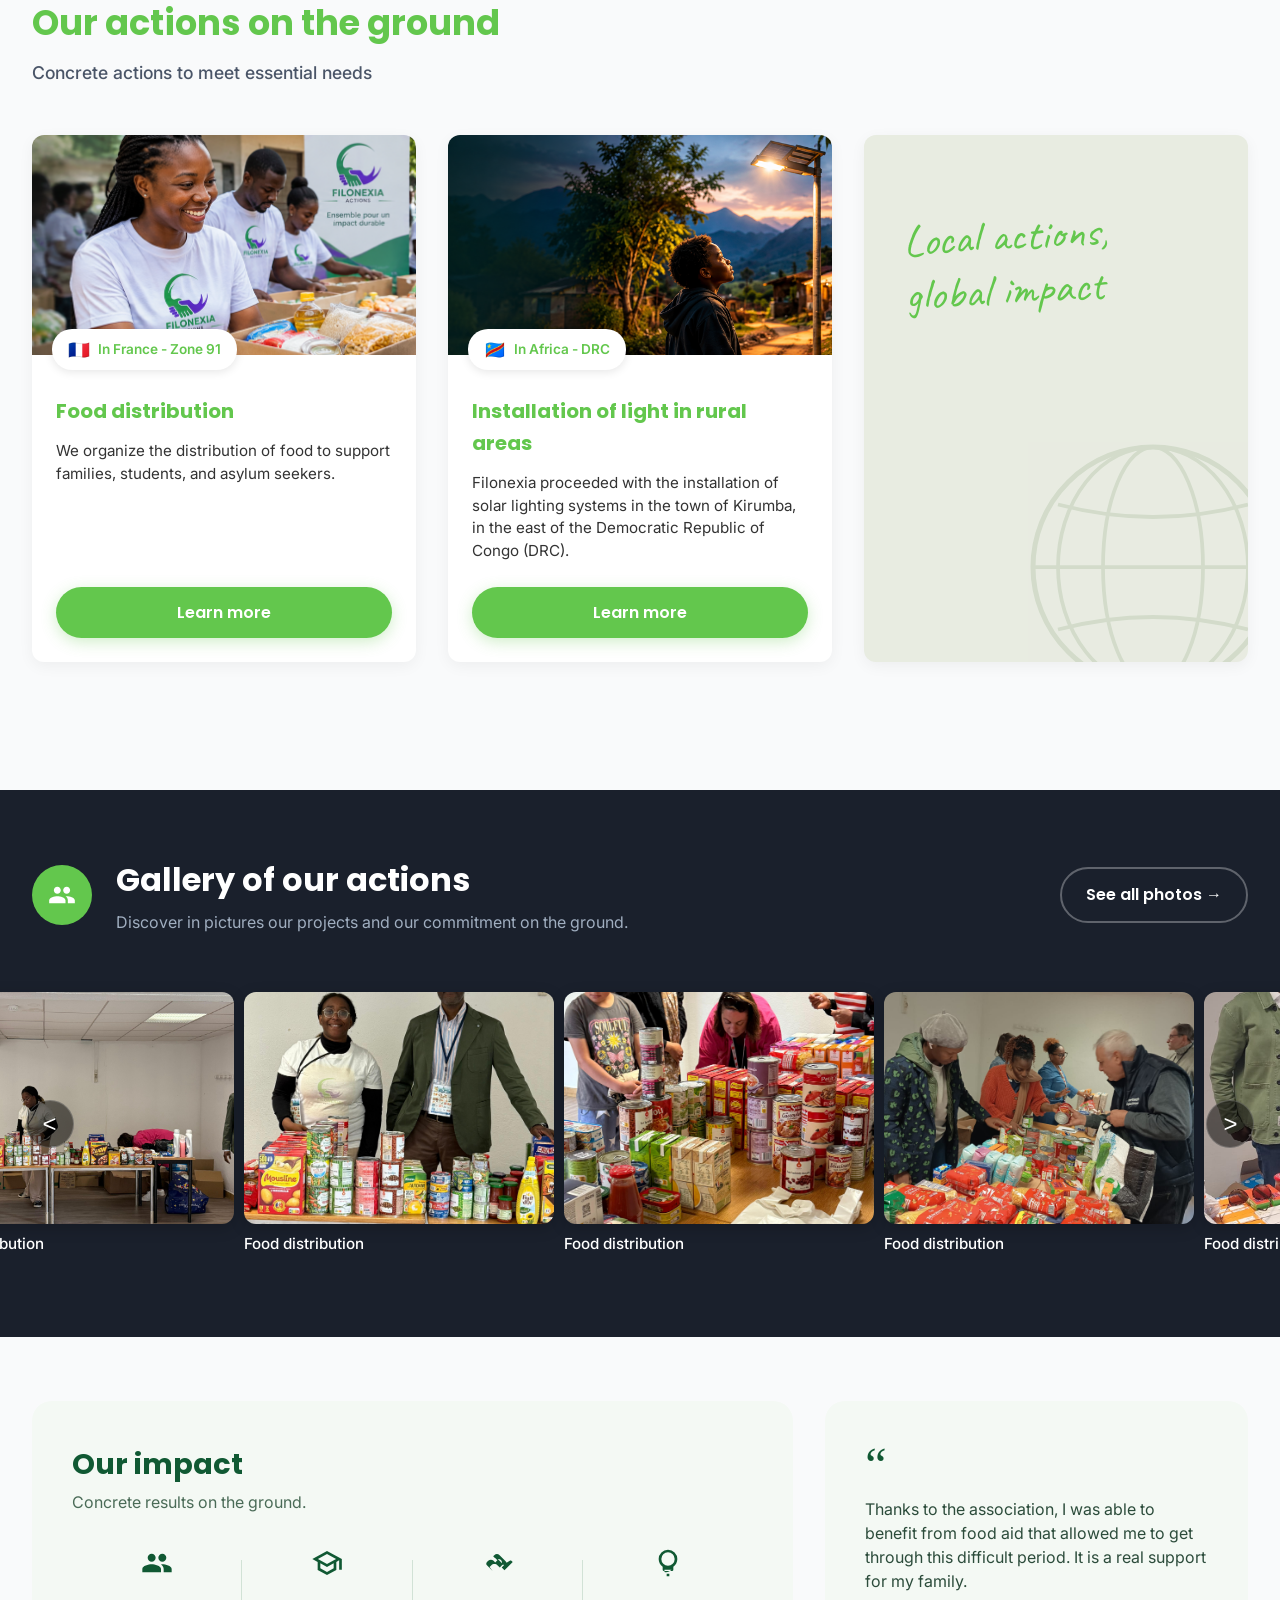
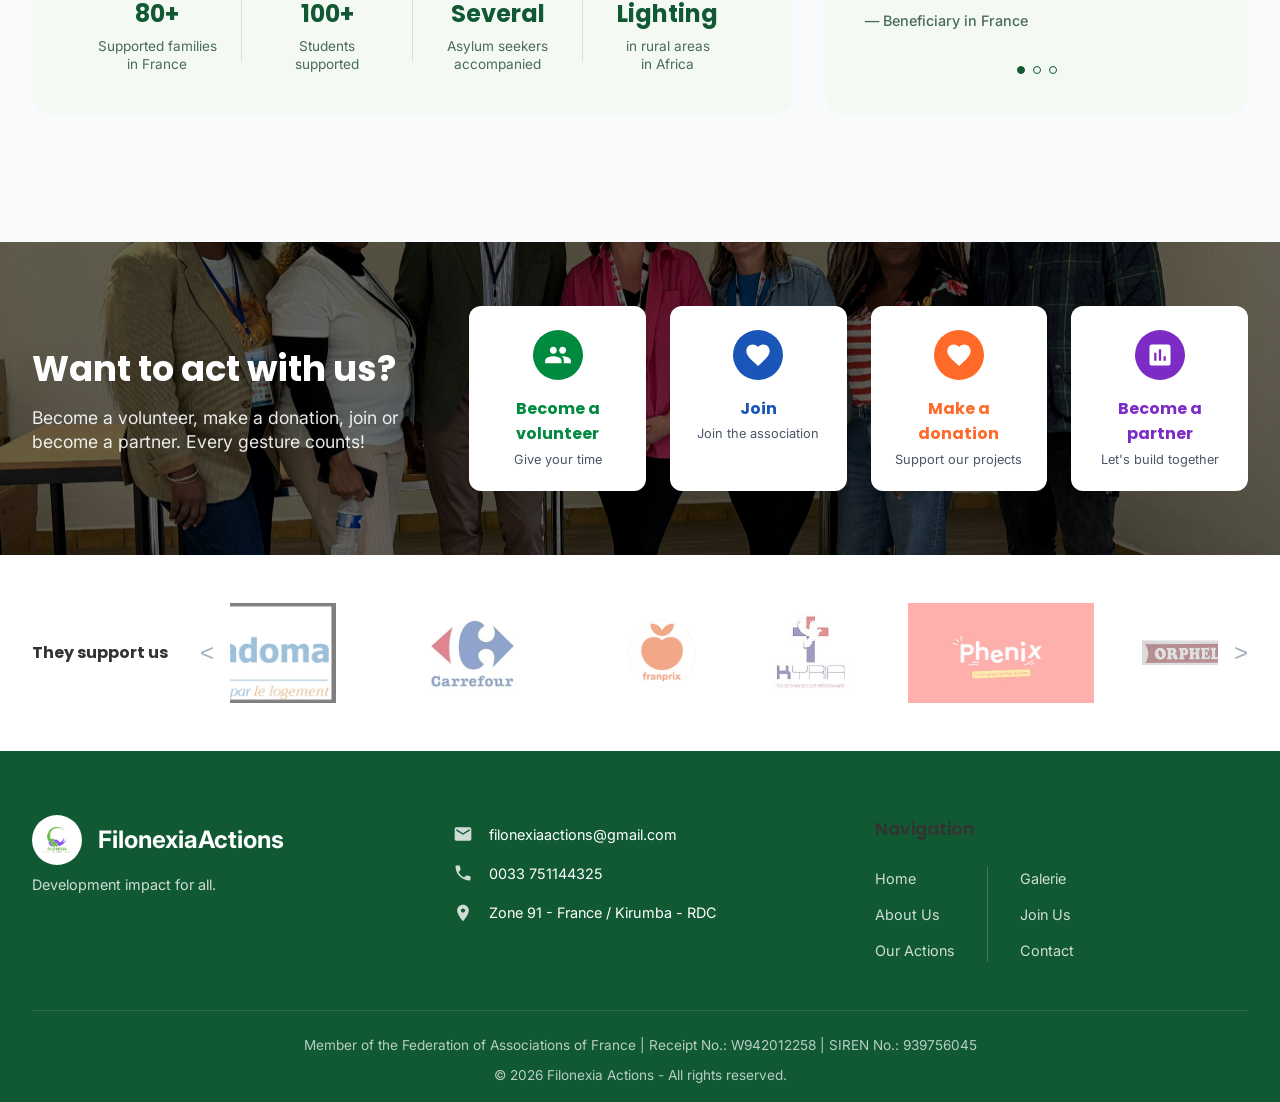
==== commit 406eecbb: "Refonte du design, carrousel, partenaire Mama Africa Joy et correctifs mode nuit" ====
--- a/index.html
+++ b/index.html
@@ -1,11 +1,13 @@
 <!DOCTYPE html>
 <html lang="fr">
 <head>
+    <meta name="color-scheme" content="light dark">
     <meta charset="UTF-8">
     <meta name="viewport" content="width=device-width, initial-scale=1.0">
     <title>FILONEXIA - Accueil</title>
-                    <link rel="icon" href="logo.jpeg" type="image/jpeg">
-    <link rel="stylesheet" href="css/style.css?v=29">
+    <link href="https://fonts.googleapis.com/css2?family=Caveat:wght@600&display=swap" rel="stylesheet">
+    <link rel="icon" href="logo.jpeg" type="image/jpeg">
+    <link rel="stylesheet" href="css/style.css?v=65">
 <script>if (localStorage.getItem('filonexia_lang') === 'en' || new URLSearchParams(window.location.search).get('lang') === 'en') { document.documentElement.style.visibility = 'hidden'; }</script>
 </head>
 <body>
@@ -42,61 +44,349 @@
     </header>
 
     <main>
-        <section class="hero">
-            <h1 data-i18n="hero_title">Impact du développement pour tous</h1>
-            <p data-i18n="hero_subtitle" style="margin-bottom: 1rem;">Une association sans but lucratif de la loi 1901 qui vient en aide à plusieurs institutions et populations dans le besoin.</p>
-            <p style="font-style: italic; font-size: 1.2rem; font-weight: bold; margin-bottom: 2rem;" data-i18n="motto">"Agir aujourd'hui en rendant l'impossible accessible pour un demain meilleur."</p>
-            <a href="actions.html" class="btn btn-secondary" data-i18n="hero_cta">Découvrir nos missions</a>
-        </section>
-
-        <section class="container text-center">
-            <h2 data-i18n="about_title">Qui sommes-nous ?</h2>
-            <p style="max-width: 800px; margin: 0 auto; font-size: 1.1rem;" data-i18n="about_intro">De son nom « Filonexia Actions », nous apportons notre hospitalité...</p>
-            <br>
-            <a href="a-propos.html" class="btn btn-primary" style="margin-top: 1rem;" data-i18n="nav_about">En savoir plus sur nous</a>
-        </section>
-
-        <section class="container text-center" style="background: var(--bg-light); border-radius: 20px; padding-top: 2rem; padding-bottom: 4rem;">
-            <h2 data-i18n="actions_title" style="margin-bottom: 2rem;">Nos actions sur le terrain</h2>
+        <section class="hero-carousel">
+            <!-- Slides Container -->
+            <div class="carousel-inner">
+                <!-- SLIDE 1 (Lumière) -->
+                <div class="carousel-slide active" style="background-image: url('images/Hero_lumiere.png');">
+                    <div class="hero-carousel-overlay"></div>
+                    <div class="hero-carousel-content container">
+                        <div class="hero-carousel-text animate-fade-in-up">
+                            <span class="hero-modern-tag" data-i18n="hero_tag">Solidarité • Électrification • Développement</span>
+                            <h1 data-i18n="hero_title">Impact du développement pour tous</h1>
+                            <p data-i18n="hero_subtitle">FilonexiaActions est une association sans but lucratif de la loi 1901 qui vient en aide aux populations dans le besoin en faisant jouer son expertise dans l'électrification et le développement social et culturel en milieu rural.</p>
+                            <div class="hero-modern-buttons">
+                                <a href="actions.html" class="btn btn-primary" data-i18n="hero_cta">Découvrir nos actions &rarr;</a>
+                                <a href="nous-rejoindre.html" class="btn btn-outline" data-i18n="nav_join">Nous rejoindre &rarr;</a>
+                            </div>
+                        </div>
+                        <div class="hero-carousel-right animate-fade-in-up" style="animation-delay: 0.3s;">
+                            <p class="floating-text" data-i18n="hero_float_lumiere">De la lumière<br>pour des villages,<br>plus forts</p>
+                        </div>
+                    </div>
+                </div>
+
+                <!-- SLIDE 2 (Denrée) -->
+                <div class="carousel-slide" style="background-image: url('images/hero_denrée.png');">
+                    <div class="hero-carousel-overlay"></div>
+                    <div class="hero-carousel-content container">
+                        <div class="hero-carousel-text animate-fade-in-up">
+                            <span class="hero-modern-tag" data-i18n="hero_tag_denree">Solidarité • Alimentation • Entraide</span>
+                            <h1 data-i18n="hero_title_denree">Lutter contre la précarité alimentaire</h1>
+                            <p data-i18n="hero_subtitle_denree">Nous organisons des distributions régulières de denrées alimentaires et de produits de première nécessité pour accompagner les familles et les personnes isolées dans le besoin.</p>
+                            <div class="hero-modern-buttons">
+                                <a href="actions.html" class="btn btn-primary" data-i18n="hero_cta">Découvrir nos actions &rarr;</a>
+                                <a href="nous-rejoindre.html" class="btn btn-outline" data-i18n="nav_join">Nous rejoindre &rarr;</a>
+                            </div>
+                        </div>
+                        <div class="hero-carousel-right animate-fade-in-up" style="animation-delay: 0.3s;">
+                            <p class="floating-text" data-i18n="hero_float_denree">De la nourriture<br>pour des familles,<br>plus sereines</p>
+                        </div>
+                    </div>
+                </div>
+            </div>
+
+            <!-- Navigation Controls -->
+            <div class="carousel-arrow arrow-left" onclick="moveSlide(-1)">
+                <span>&#10094;</span>
+            </div>
+            <div class="carousel-arrow arrow-right" onclick="moveSlide(1)">
+                <span>&#10095;</span>
+            </div>
+
+            <div class="carousel-dots">
+                <span class="dot active" onclick="currentSlide(0)"></span>
+                <span class="dot" onclick="currentSlide(1)"></span>
+            </div>
+        </section>
+
+        <section id="about" class="container">
+            <div class="about-modern">
+                <!-- Left: Image -->
+                <div class="about-image" style="background-image: url('images/about.png');"></div>
+
+                <!-- Middle: Content -->
+                <div class="about-content">
+                    <h2 data-i18n="about_title" style="color: var(--primary-color);">Qui sommes-nous ?</h2>
+                    <p data-i18n="about_intro">De son nom « Filonexia Actions », nous apportons notre hospitalité et notre générosité fraternelle aux populations en détresse et démuni pour leurs donner de quoi retrouver le sens du respect de la vie et du vécu par des gestes de soutien, d'aides, de financement divers et de réhabilitation d'infrastructure.</p>
+                    <a href="a-propos.html" class="btn btn-primary" data-i18n="nav_about">En savoir plus &rarr;</a>
+                </div>
+            </div>
+        </section>
+
+        <section id="actions" class="container" style="background: var(--bg-alt); padding: 4rem 2rem; border-radius: 20px; margin-bottom: 4rem;">
+            <div class="actions-header" style="margin-bottom: 3rem;">
+                <h2 data-i18n="actions_title" style="color: var(--primary-color); font-size: 2.2rem; margin-bottom: 0.5rem; text-align: left;">Nos actions</h2>
+                <p data-i18n="actions_subtitle" style="text-align: left; font-weight: 500; font-size: 1.1rem; color: #4a5568;">Des actions concrètes pour répondre aux besoins essentiels</p>
+            </div>
             
-            <div class="grid-3" style="grid-template-columns: repeat(auto-fit, minmax(250px, 1fr)); margin-top: 0;">
-                <div class="card">
-                    <div class="card-icon">🌾</div>
-                    <h3 data-i18n="action_famine_title">Lutte contre la faim</h3>
-                </div>
-                <div class="card">
-                    <div class="card-icon">📈</div>
-                    <h3 data-i18n="action_eco_title">Développement économique</h3>
-                </div>
-                <div class="card">
-                    <div class="card-icon">💧</div>
-                    <h3 data-i18n="action_water_title">Accès à l'eau potable</h3>
-                </div>
-                <div class="card">
-                    <div class="card-icon">💡</div>
-                    <h3 data-i18n="action_tech_title">Accès à la technologie</h3>
-                </div>
-                <div class="card">
-                    <div class="card-icon">📦</div>
-                    <h3 data-i18n="action_hygiene_title">Colis alimentaires et kits d'hygiène</h3>
-                </div>
+            <div class="actions-modern-grid">
+                <!-- Card 1: Food -->
+                <div class="action-modern-card">
+                    <div class="action-card-image" style="background-image: url('images/about.png');">
+                        <div class="action-badge">
+                            <span class="flag-icon">🇫🇷</span> <span data-i18n="action_badge_fr">En France - Zone 91</span>
+                        </div>
+                    </div>
+                    <div class="action-card-content">
+                        <h3 data-i18n="action_food_title">Distribution de denrées alimentaires</h3>
+                        <p data-i18n="action_food_desc">Nous organisons la distribution de denrées alimentaires pour soutenir les familles, les étudiants et les demandeurs d'asile dans la zone du 91 (pour l'instant).</p>
+                        <a href="actions.html" class="btn btn-primary" data-i18n="action_btn">En savoir plus &rarr;</a>
+                    </div>
+                </div>
+
+                <!-- Card 2: Light -->
+                <div class="action-modern-card">
+                    <div class="action-card-image" style="background-image: url('images/Hero_lumiere.png');">
+                        <div class="action-badge">
+                            <span class="flag-icon">🇨🇩</span> <span data-i18n="action_badge_cd">En Afrique - RDC</span>
+                        </div>
+                    </div>
+                    <div class="action-card-content">
+                        <h3 data-i18n="action_light_title">Installation de lumière en milieu rural</h3>
+                        <p data-i18n="action_light_desc">Filonexia a procédé à l'installation de systèmes d'éclairage solaire dans la ville de Kirumba, à l'est de la République Démocratique du Congo (RDC).</p>
+                        <a href="actions.html" class="btn btn-primary" data-i18n="action_btn">En savoir plus &rarr;</a>
+                    </div>
+                </div>
+
+                <!-- Card 3: Global -->
+                <div class="action-modern-card global-card">
+                    <div class="global-text" data-i18n="action_global_text">Des actions<br>locales,<br>un impact global</div>
+                    <!-- CSS globe placeholder -->
+                    <div class="global-globe"></div>
+                </div>
+                </div>
+            </div>
+        </section>
+        
+        <!-- Galerie de nos actions -->
+        <section id="gallery" class="gallery-section">
+            <div class="gallery-header">
+                <div class="gallery-title-wrapper">
+                    <div class="gallery-icon">
+                        <svg viewBox="0 0 24 24" fill="currentColor" width="28" height="28">
+                            <path d="M16 11c1.66 0 2.99-1.34 2.99-3S17.66 5 16 5s-3 1.34-3 3 1.34 3 3 3zm-8 0c1.66 0 2.99-1.34 2.99-3S9.66 5 8 5 5 6.34 5 8s1.34 3 3 3zm0 2c-2.33 0-7 1.17-7 3.5V19h14v-2.5c0-2.33-4.67-3.5-7-3.5zm8 0c-.29 0-.62.02-.97.05.02.01.03.03.04.04 1.14.83 1.93 1.94 1.93 3.41V19h6v-2.5c0-2.33-4.67-3.5-7-3.5z"/>
+                        </svg>
+                    </div>
+                    <div class="gallery-title-text">
+                        <h2 data-i18n="gallery_title">Galerie de nos actions</h2>
+                        <p data-i18n="gallery_subtitle">Découvrez en images nos projets et notre engagement sur le terrain.</p>
+                    </div>
+                </div>
+                <a href="actions.html" class="btn btn-outline gallery-btn" data-i18n="gallery_btn_all">Voir toutes les photos &rarr;</a>
+            </div>
+
+            <div class="gallery-carousel-container">
+                <button class="gallery-nav prev" id="galleryPrev">&lt;</button>
+                <div class="gallery-track" id="galleryTrack">
+                    <!-- Images -->
+                    <div class="gallery-item"><div class="gallery-img" style="background-image: url('Photos/distribution_denree/1.jpeg');"></div><p data-i18n="gal_distribution">Distribution alimentaire</p></div>
+                    <div class="gallery-item"><div class="gallery-img" style="background-image: url('Photos/distribution_denree/2.jpeg');"></div><p data-i18n="gal_distribution">Distribution alimentaire</p></div>
+                    <div class="gallery-item"><div class="gallery-img" style="background-image: url('Photos/distribution_denree/3.jpeg');"></div><p data-i18n="gal_distribution">Distribution alimentaire</p></div>
+                    <div class="gallery-item"><div class="gallery-img" style="background-image: url('Photos/distribution_denree/4.jpeg');"></div><p data-i18n="gal_distribution">Distribution alimentaire</p></div>
+                    <div class="gallery-item"><div class="gallery-img" style="background-image: url('Photos/distribution_denree/5.jpeg');"></div><p data-i18n="gal_distribution">Distribution alimentaire</p></div>
+                    <div class="gallery-item"><div class="gallery-img" style="background-image: url('Photos/installation_lumiere/1.jpeg');"></div><p data-i18n="gal_lumiere">Éclairage solaire - Kirumba (RDC)</p></div>
+                    <div class="gallery-item"><div class="gallery-img" style="background-image: url('Photos/installation_lumiere/2.jpeg');"></div><p data-i18n="gal_lumiere">Éclairage solaire - Kirumba (RDC)</p></div>
+                    <div class="gallery-item"><div class="gallery-img" style="background-image: url('Photos/installation_lumiere/3.jpeg');"></div><p data-i18n="gal_lumiere">Éclairage solaire - Kirumba (RDC)</p></div>
+                    <div class="gallery-item"><div class="gallery-img" style="background-image: url('Photos/installation_lumiere/4.jpeg');"></div><p data-i18n="gal_lumiere">Éclairage solaire - Kirumba (RDC)</p></div>
+                    <div class="gallery-item"><div class="gallery-img" style="background-image: url('Photos/installation_lumiere/5.jpeg');"></div><p data-i18n="gal_lumiere">Éclairage solaire - Kirumba (RDC)</p></div>
+                    <div class="gallery-item"><div class="gallery-img" style="background-image: url('Photos/recoltes_denree/1.jpeg');"></div><p data-i18n="gal_recoltes">Récolte de denrées alimentaires</p></div>
+                    <div class="gallery-item"><div class="gallery-img" style="background-image: url('Photos/recoltes_denree/2.jpeg');"></div><p data-i18n="gal_recoltes">Récolte de denrées alimentaires</p></div>
+                    <div class="gallery-item"><div class="gallery-img" style="background-image: url('Photos/recoltes_denree/3.jpeg');"></div><p data-i18n="gal_recoltes">Récolte de denrées alimentaires</p></div>
+                    <div class="gallery-item"><div class="gallery-img" style="background-image: url('Photos/recoltes_denree/6.jpeg');"></div><p data-i18n="gal_recoltes">Récolte de denrées alimentaires</p></div>
+                    <div class="gallery-item"><div class="gallery-img" style="background-image: url('Photos/recoltes_denree/7.jpeg');"></div><p data-i18n="gal_recoltes">Récolte de denrées alimentaires</p></div>
+                    <div class="gallery-item"><div class="gallery-img" style="background-image: url('Photos/recoltes_denree/8.jpeg');"></div><p data-i18n="gal_recoltes">Récolte de denrées alimentaires</p></div>
+                    <div class="gallery-item"><div class="gallery-img" style="background-image: url('Photos/Orphelinat/1.png');"></div><p data-i18n="gal_orphelinat">Soutien Orphelinat MAMA AFRICA JOY</p></div>
+                    <div class="gallery-item"><div class="gallery-img" style="background-image: url('Photos/Orphelinat/2.png');"></div><p data-i18n="gal_orphelinat">Soutien Orphelinat MAMA AFRICA JOY</p></div>
+                    <div class="gallery-item"><div class="gallery-img" style="background-image: url('Photos/Orphelinat/3.png');"></div><p data-i18n="gal_orphelinat">Soutien Orphelinat MAMA AFRICA JOY</p></div>
+                    <div class="gallery-item"><div class="gallery-img" style="background-image: url('Photos/Orphelinat/4.png');"></div><p data-i18n="gal_orphelinat">Soutien Orphelinat MAMA AFRICA JOY</p></div>
+                    <div class="gallery-item"><div class="gallery-img" style="background-image: url('Photos/Orphelinat/5.png');"></div><p data-i18n="gal_orphelinat">Soutien Orphelinat MAMA AFRICA JOY</p></div>
+                    <div class="gallery-item"><div class="gallery-img" style="background-image: url('Photos/Orphelinat/6.png');"></div><p data-i18n="gal_orphelinat">Soutien Orphelinat MAMA AFRICA JOY</p></div>
+                    <div class="gallery-item"><div class="gallery-img" style="background-image: url('Photos/Orphelinat/9.jpeg');"></div><p data-i18n="gal_orphelinat">Soutien Orphelinat MAMA AFRICA JOY</p></div>
+                    <div class="gallery-item"><div class="gallery-img" style="background-image: url('Photos/9.jpeg');"></div><p data-i18n="gal_terrain">Nos actions sur le terrain</p></div>
+                </div>
+                <button class="gallery-nav next" id="galleryNext">&gt;</button>
             </div>
             
-            <a href="actions.html" class="btn btn-secondary" style="margin-top: 3rem;" data-i18n="hero_cta">Découvrir le détail de nos actions</a>
+            <div class="gallery-dots" id="galleryDots"></div>
+        </section>
+
+        <!-- Impact Section -->
+        <section id="impact" class="container">
+            <div class="impact-section">
+                <!-- Left: Stats -->
+                <div class="impact-card">
+                    <div class="impact-header">
+                        <h2 data-i18n="impact_title">Notre impact</h2>
+                        <p data-i18n="impact_subtitle">Des résultats concrets sur le terrain.</p>
+                    </div>
+                    
+                    <div class="impact-stats-grid">
+                        <div class="impact-stat-item">
+                            <div class="impact-icon">
+                                <svg viewBox="0 0 24 24" fill="currentColor" width="32" height="32"><path d="M16 11c1.66 0 2.99-1.34 2.99-3S17.66 5 16 5s-3 1.34-3 3 1.34 3 3 3zm-8 0c1.66 0 2.99-1.34 2.99-3S9.66 5 8 5 5 6.34 5 8s1.34 3 3 3zm0 2c-2.33 0-7 1.17-7 3.5V19h14v-2.5c0-2.33-4.67-3.5-7-3.5zm8 0c-.29 0-.62.02-.97.05.02.01.03.03.04.04 1.14.83 1.93 1.94 1.93 3.41V19h6v-2.5c0-2.33-4.67-3.5-7-3.5z"/></svg>
+                            </div>
+                            <h4 data-i18n="stat_families_number">80+</h4>
+                            <p data-i18n="stat_families_text">Familles soutenues<br>en France</p>
+                        </div>
+                        <div class="impact-stat-item">
+                            <div class="impact-icon">
+                                <svg viewBox="0 0 24 24" fill="currentColor" width="32" height="32"><path d="M12 3L1 9l4 2.18v6L12 21l7-3.82v-6l2.12-1.15V17h2V9L12 3zm6.82 6L12 12.72 5.18 9 12 5.28 18.82 9zM17 15.99l-5 2.73-5-2.73v-3.72L12 15l5-2.73v3.72z"/></svg>
+                            </div>
+                            <h4 data-i18n="stat_students_number">100+</h4>
+                            <p data-i18n="stat_students_text">Étudiants<br>bénéficiaires</p>
+                        </div>
+                        <div class="impact-stat-item">
+                            <div class="impact-icon">
+                                <svg viewBox="0 0 24 24" fill="currentColor" width="32" height="32"><path d="M11.83 9L15 12.16V12a3 3 0 0 0-3-3h-.17zM8.4 6.94l.8-.8c1.1-1.1 2.89-1.1 4 0l4.5 4.5c.34.34.6.76.75 1.22l2.36-1.57c.36-.24.87-.24 1.23 0l1 1-6.19 6.19-2.07-2.07 1.83-1.83c-.39-.39-1.02-.39-1.41 0l-1.83 1.83-1.61-1.61c-1.34-1.34-3.53-1.34-4.88 0l-1.22 1.22L8 18.06l-4.11-4.11a1.996 1.996 0 0 1 0-2.83l.8-.8c1.1-1.1 2.89-1.1 4 0l1.22 1.22 1.61-1.61-1.22-1.22a5.45 5.45 0 0 1-1.9-1.77z"/></svg>
+                            </div>
+                            <h4 data-i18n="stat_asylum_number">Plusieurs</h4>
+                            <p data-i18n="stat_asylum_text">Demandeurs d'asile<br>accompagnés</p>
+                        </div>
+                        <div class="impact-stat-item">
+                            <div class="impact-icon">
+                                <svg viewBox="0 0 24 24" fill="currentColor" width="32" height="32"><path d="M12 2a7 7 0 0 0-7 7c0 2.38 1.19 4.47 3 5.74V17a1 1 0 0 0 1 1h6a1 1 0 0 0 1-1v-2.26c1.81-1.27 3-3.36 3-5.74a7 7 0 0 0-7-7zm-1 18h2v2h-2v-2zm-1.66-3h5.32c-1.15 1.22-2.58 1.87-4.1 1.87a6.2 6.2 0 0 1-1.22-.13zM12 14a5 5 0 1 1 0-10 5 5 0 0 1 0 10z"/></svg>
+                            </div>
+                            <h4 data-i18n="stat_light_number">Lumière</h4>
+                            <p data-i18n="stat_light_text">en milieu rural<br>en Afrique</p>
+                        </div>
+                    </div>
+                </div>
+
+                <!-- Right: Testimonial -->
+                <div class="impact-card testimonial-card">
+                    <img src="images/logo.jpeg" class="testimonial-bg-graphic" alt="" style="filter: grayscale(100%) opacity(0.1); border-radius: 50%;">
+                    <div>
+                        <div class="quote-icon">“</div>
+                        <p class="testimonial-text" data-i18n="testi_quote">Grâce à l'association, j'ai pu bénéficier d'une aide alimentaire qui m'a permis de tenir pendant cette période difficile. C'est un vrai soutien pour ma famille.</p>
+                        <p class="testimonial-author" data-i18n="testi_author">— Bénéficiaire en France</p>
+                    </div>
+                    <div class="testimonial-dots">
+                        <div class="testi-dot active"></div>
+                        <div class="testi-dot"></div>
+                        <div class="testi-dot"></div>
+                    </div>
+                </div>
+            </div>
+        </section>
+
+        <!-- CTA Section -->
+        <section id="cta" class="cta-full-width">
+            <div class="cta-container">
+                <div class="cta-left">
+                    <h2 data-i18n="cta_title">Vous souhaitez agir à nos côtés ?</h2>
+                    <p data-i18n="cta_subtitle">Devenez bénévole, faites un don, adhérez ou devenez partenaire. Chaque geste compte !</p>
+                </div>
+                <div class="cta-right">
+                    <a href="nous-rejoindre.html" class="cta-card">
+                        <div class="cta-icon green">
+                            <svg viewBox="0 0 24 24" fill="currentColor"><path d="M16 11c1.66 0 2.99-1.34 2.99-3S17.66 5 16 5s-3 1.34-3 3 1.34 3 3 3zm-8 0c1.66 0 2.99-1.34 2.99-3S9.66 5 8 5 5 6.34 5 8s1.34 3 3 3zm0 2c-2.33 0-7 1.17-7 3.5V19h14v-2.5c0-2.33-4.67-3.5-7-3.5zm8 0c-.29 0-.62.02-.97.05.02.01.03.03.04.04 1.14.83 1.93 1.94 1.93 3.41V19h6v-2.5c0-2.33-4.67-3.5-7-3.5z"/></svg>
+                        </div>
+                        <h4 data-i18n="cta_benevole_title">Devenir bénévole</h4>
+                        <p data-i18n="cta_benevole_text">Donnez de votre temps</p>
+                    </a>
+                    <a href="contact.html" class="cta-card">
+                        <div class="cta-icon blue">
+                            <svg viewBox="0 0 24 24" fill="currentColor"><path d="M12 21.35l-1.45-1.32C5.4 15.36 2 12.28 2 8.5 2 5.42 4.42 3 7.5 3c1.74 0 3.41.81 4.5 2.09C13.09 3.81 14.76 3 16.5 3 19.58 3 22 5.42 22 8.5c0 3.78-3.4 6.86-8.55 11.54L12 21.35z"/></svg>
+                        </div>
+                        <h4 data-i18n="cta_adherer_title">Adhérer</h4>
+                        <p data-i18n="cta_adherer_text">Rejoignez l'association</p>
+                    </a>
+                    <a href="don.html" class="cta-card">
+                        <div class="cta-icon orange">
+                            <svg viewBox="0 0 24 24" fill="currentColor"><path d="M12 21.35l-1.45-1.32C5.4 15.36 2 12.28 2 8.5 2 5.42 4.42 3 7.5 3c1.74 0 3.41.81 4.5 2.09C13.09 3.81 14.76 3 16.5 3 19.58 3 22 5.42 22 8.5c0 3.78-3.4 6.86-8.55 11.54L12 21.35z"/></svg>
+                        </div>
+                        <h4 data-i18n="cta_don_title">Faire un don</h4>
+                        <p data-i18n="cta_don_text">Soutenez nos projets</p>
+                    </a>
+                    <a href="nous-rejoindre.html" class="cta-card">
+                        <div class="cta-icon purple">
+                            <svg viewBox="0 0 24 24" fill="currentColor"><path d="M19 3H5c-1.1 0-2 .9-2 2v14c0 1.1.9 2 2 2h14c1.1 0 2-.9 2-2V5c0-1.1-.9-2-2-2zM9 17H7v-7h2v7zm4 0h-2V7h2v10zm4 0h-2v-4h2v4z"/></svg>
+                        </div>
+                        <h4 data-i18n="cta_partenaire_title">Devenir partenaire</h4>
+                        <p data-i18n="cta_partenaire_text">Construisons ensemble</p>
+                    </a>
+                </div>
+            </div>
+        </section>
+
+        <!-- Partners Section -->
+        <section id="partners" class="partners-full-width">
+            <div class="partners-container">
+                <h3 class="partners-title" data-i18n="partners_title">Ils nous soutiennent</h3>
+                <div class="partners-carousel-wrap">
+                    <button class="partner-nav prev" id="partnerPrev">&lt;</button>
+                    <div class="partners-track" id="partnerTrack">
+                        <img src="images/partenaires/adoma.png" alt="Adoma" class="partner-logo">
+                        <img src="images/partenaires/carrefour.webp" alt="Carrefour" class="partner-logo">
+                        <img src="images/partenaires/franprix.webp" alt="Franprix" class="partner-logo">
+                        <img src="images/partenaires/kyria.jfif" alt="Kyria" class="partner-logo">
+                        <img src="images/partenaires/phenix.webp" alt="Phenix" class="partner-logo">
+                        <img src="images/partenaires/mama_africa.png" alt="Mama Africa Joy" class="partner-logo" style="height: 25px;">
+                    </div>
+                    <button class="partner-nav next" id="partnerNext">&gt;</button>
+                </div>
+            </div>
         </section>
     </main>
 
-    <footer>
-        <div style="margin-bottom: 1rem; color: #a0aec0;">
-            <p style="font-size: 0.9rem;" data-i18n="contact_legal_1">Membre de la Fédération des Associations de France</p>
-            <p style="font-size: 0.9rem;" data-i18n="contact_legal_2">N° Récépissé : W942012258</p>
-            <p style="font-size: 0.9rem;" data-i18n="contact_legal_3">N° SIREN : 939756045</p>
+    <footer class="site-footer">
+        <div class="footer-container">
+            <!-- Brand -->
+            <div class="footer-col brand-col">
+                <div class="footer-logo-wrapper">
+                    <img src="logo.jpeg" alt="Filonexia" class="footer-logo-img">
+                    <span class="footer-brand-name">FilonexiaActions</span>
+                </div>
+                <p class="footer-slogan" data-i18n="footer_slogan">Impact du développement pour tous.</p>
+            </div>
+
+            <!-- Contact -->
+            <div class="footer-col contact-col">
+                <div class="footer-contact-item">
+                    <svg viewBox="0 0 24 24" fill="currentColor" width="20" height="20"><path d="M20 4H4c-1.1 0-1.99.9-1.99 2L2 18c0 1.1.9 2 2 2h16c1.1 0 2-.9 2-2V6c0-1.1-.9-2-2-2zm0 4l-8 5-8-5V6l8 5 8-5v2z"/></svg>
+                    <span>filonexiaactions@gmail.com</span>
+                </div>
+                <div class="footer-contact-item">
+                    <svg viewBox="0 0 24 24" fill="currentColor" width="20" height="20"><path d="M6.62 10.79c1.44 2.83 3.76 5.14 6.59 6.59l2.2-2.2c.27-.27.67-.36 1.02-.24 1.12.37 2.33.57 3.57.57.55 0 1 .45 1 1V20c0 .55-.45 1-1 1-9.39 0-17-7.61-17-17 0-.55.45-1 1-1h3.5c.55 0 1 .45 1 1 0 1.25.2 2.45.57 3.57.11.35.03.74-.25 1.02l-2.2 2.2z"/></svg>
+                    <span>0033 751144325</span>
+                </div>
+                <div class="footer-contact-item">
+                    <svg viewBox="0 0 24 24" fill="currentColor" width="20" height="20"><path d="M12 2C8.13 2 5 5.13 5 9c0 5.25 7 13 7 13s7-7.75 7-13c0-3.87-3.13-7-7-7zm0 9.5c-1.38 0-2.5-1.12-2.5-2.5s1.12-2.5 2.5-2.5 2.5 1.12 2.5 2.5-1.12 2.5-2.5 2.5z"/></svg>
+                    <span>Zone 91 - France / Kirumba - RDC</span>
+                </div>
+            </div>
+
+            <!-- Navigation -->
+            <div class="footer-col nav-col">
+                <h4 data-i18n="footer_nav_title">Navigation</h4>
+                <div class="footer-nav-grid">
+                    <ul class="footer-nav-list">
+                        <li><a href="index.html" data-i18n="nav_home">Accueil</a></li>
+                        <li><a href="a-propos.html" data-i18n="nav_about">Qui sommes-nous ?</a></li>
+                        <li><a href="actions.html" data-i18n="nav_actions">Nos actions</a></li>
+                    </ul>
+                    <ul class="footer-nav-list border-left">
+                        <li><a href="actions.html#galerie" data-i18n="nav_gallery">Galerie</a></li>
+                        <li><a href="nous-rejoindre.html" data-i18n="nav_join">Nous rejoindre</a></li>
+                        <li><a href="contact.html" data-i18n="nav_contact">Contact</a></li>
+                    </ul>
+                </div>
+            </div>
         </div>
-        <p data-i18n="footer_text">© 2026 Filonexia Actions - Tous droits réservés. | <span class='version'>v1.0.0</span></p>
+
+        <div class="footer-bottom">
+            <div class="footer-legal">
+                <span data-i18n="contact_legal_1">Membre de la Fédération des Associations de France</span> |
+                <span data-i18n="contact_legal_2">N° Récépissé : W942012258</span> |
+                <span data-i18n="contact_legal_3">N° SIREN : 939756045</span>
+            </div>
+            <p data-i18n="footer_text">© 2026 Filonexia Actions - Tous droits réservés. | <span class='version'>v1.0.0</span></p>
+        </div>
     </footer>
 
-    <script src="js/main.js?v=30"></script>
-    <script src="js/i18n.js?v=30"></script>
+    <script src="js/main.js?v=38"></script>
+    <script src="js/i18n.js?v=32"></script>
 </body>
 </html>
 
@@ -111,3 +401,4 @@
 
 
 
+
--- a/css/style.css
+++ b/css/style.css
@@ -53,7 +53,7 @@
 }
 
 .nav-container {
-    max-width: 1200px;
+    max-width: 1440px;
     margin: 0 auto;
     padding: 1rem 2rem;
     display: flex;
@@ -173,35 +173,250 @@
     color: var(--white);
 }
 
-/* Hero Section */
-.hero {
-    padding: 6rem 2rem;
-    text-align: center;
-    background: linear-gradient(135deg, rgba(99,199,77,0.1) 0%, rgba(139,92,246,0.1) 100%);
-    min-height: 70vh;
+/* Hero Carousel (Full Width) */
+.hero-carousel {
+    position: relative;
+    width: 100%;
+    min-height: 85vh;
+    display: flex;
+    align-items: center;
+    overflow: hidden;
+    background-color: #111827;
+}
+
+.carousel-inner {
+    position: absolute;
+    top: 0;
+    left: 0;
+    width: 100%;
+    height: 100%;
+}
+
+.carousel-slide {
+    position: absolute;
+    top: 0;
+    left: 0;
+    width: 100%;
+    height: 100%;
+    background-size: cover;
+    background-position: center;
+    opacity: 0;
+    transition: opacity 0.8s ease-in-out;
+    display: flex;
+    align-items: center;
+    z-index: 1;
+    pointer-events: none;
+}
+
+.carousel-slide.active {
+    opacity: 1;
+    z-index: 2;
+    pointer-events: auto;
+}
+
+.hero-carousel-overlay {
+    position: absolute;
+    top: 0;
+    left: 0;
+    width: 100%;
+    height: 100%;
+    background: linear-gradient(90deg, rgba(17, 24, 39, 0.95) 0%, rgba(17, 24, 39, 0.8) 50%, rgba(17, 24, 39, 0) 100%);
+    z-index: 1;
+}
+
+.hero-carousel-content {
+    position: relative;
+    z-index: 2;
+    width: 100%;
+    display: grid;
+    grid-template-columns: 1.5fr 1fr;
+    gap: 2rem;
+}
+
+/* Arrows */
+.carousel-arrow {
+    position: absolute;
+    top: 50%;
+    transform: translateY(-50%);
+    z-index: 10;
+    color: #ffffff;
+    font-size: 2.5rem;
+    cursor: pointer;
+    transition: all 0.3s ease;
+    text-shadow: 0 2px 10px rgba(0,0,0,0.5);
+    padding: 1rem;
+}
+.carousel-arrow:hover {
+    color: var(--primary-color);
+    transform: translateY(-50%) scale(1.1);
+}
+.arrow-left { left: 1rem; }
+.arrow-right { right: 1rem; }
+
+/* Dots */
+.carousel-dots {
+    position: absolute;
+    bottom: 2rem;
+    left: 50%;
+    transform: translateX(-50%);
+    z-index: 10;
+    display: flex;
+    gap: 0.8rem;
+}
+.dot {
+    width: 10px;
+    height: 10px;
+    background-color: #ffffff;
+    border-radius: 50%;
+    cursor: pointer;
+    transition: all 0.3s ease;
+    box-shadow: 0 2px 5px rgba(0,0,0,0.3);
+}
+.dot.active {
+    background-color: var(--primary-color);
+    transform: scale(1.3);
+}
+
+.hero-carousel-text {
     display: flex;
     flex-direction: column;
     justify-content: center;
-    align-items: center;
-}
-
-.hero h1 {
-    font-size: 3.5rem;
-    max-width: 800px;
-    margin: 0 auto 1.5rem auto;
-    color: var(--secondary-color);
-}
-
-.hero p {
-    font-size: 1.2rem;
-    color: var(--text-light);
-    max-width: 600px;
-    margin: 0 auto 2.5rem auto;
+    align-items: flex-start;
+    text-align: left;
+}
+
+.hero-modern-tag {
+    display: inline-block;
+    background: var(--primary-color);
+    color: var(--white);
+    padding: 0.4rem 1.2rem;
+    border-radius: 20px;
+    font-size: 0.85rem;
+    font-weight: 600;
+    margin-bottom: 1.5rem;
+    text-transform: uppercase;
+    letter-spacing: 1px;
+}
+
+.hero-carousel-text h1 {
+    font-size: clamp(2.5rem, 4vw, 3.8rem);
+    color: #ffffff;
+    line-height: 1.2;
+    margin-bottom: 1.5rem;
+    font-weight: 700;
+}
+
+.hero-carousel-text p {
+    font-size: 1.05rem;
+    color: #e2e8f0;
+    margin-bottom: 2.5rem;
+    max-width: 95%;
+    line-height: 1.7;
+}
+
+.hero-modern-buttons {
+    display: flex;
+    gap: 1rem;
+    flex-wrap: wrap;
+}
+
+.btn-outline {
+    display: inline-block;
+    padding: 0.8rem 1.5rem;
+    border-radius: 30px;
+    font-family: var(--font-heading);
+    font-weight: 600;
+    text-align: center;
+    transition: all 0.3s ease;
+    cursor: pointer;
+    background: transparent;
+    border: 2px solid #ffffff;
+    color: #ffffff;
+}
+
+.btn-outline:hover {
+    background: #ffffff;
+    color: #111827;
+    transform: translateY(-2px);
+}
+
+.hero-carousel-right {
+    display: flex;
+    justify-content: flex-end;
+    align-items: center;
+    padding-right: 2rem;
+}
+
+.floating-text {
+    font-family: 'Poppins', sans-serif;
+    font-size: clamp(1.2rem, 2.2vw, 1.8rem);
+    font-style: italic;
+    font-weight: 700;
+    color: #ffffff;
+    transform: rotate(-5deg);
+    text-shadow: 2px 2px 4px rgba(0,0,0,0.5);
+    border-bottom: 4px solid var(--primary-color);
+    padding-bottom: 0.5rem;
+    max-width: 100%;
+}
+
+/* Animations */
+@keyframes fadeInUp {
+    from {
+        opacity: 0;
+        transform: translateY(30px);
+    }
+    to {
+        opacity: 1;
+        transform: translateY(0);
+    }
+}
+
+.carousel-slide .animate-fade-in-up {
+    opacity: 0;
+    transform: translateY(30px);
+}
+
+.carousel-slide.active .animate-fade-in-up {
+    animation: fadeInUp 0.8s ease forwards;
+}
+
+/* Responsive */
+@media (max-width: 900px) {
+    .hero-carousel {
+        min-height: 70vh;
+        background-position: center;
+    }
+    .hero-carousel-overlay {
+        background: linear-gradient(0deg, rgba(17, 24, 39, 0.95) 0%, rgba(17, 24, 39, 0.6) 100%);
+    }
+    .hero-carousel-content {
+        grid-template-columns: 1fr;
+        padding: 4rem 1.5rem;
+    }
+    .hero-carousel-text {
+        align-items: center;
+        text-align: center;
+    }
+    .hero-carousel-text p {
+        max-width: 100%;
+    }
+    .hero-modern-buttons {
+        justify-content: center;
+    }
+    .hero-carousel-right {
+        justify-content: center;
+        padding-right: 0;
+        margin-top: 2rem;
+    }
+    .carousel-arrow {
+        display: none; /* Hide arrows on small mobile */
+    }
 }
 
 /* Container */
 .container {
-    max-width: 1200px;
+    max-width: 1440px;
     margin: 0 auto;
     padding: 4rem 2rem;
 }
@@ -250,7 +465,7 @@
 }
 
 .page-header h1 {
-    color: var(--white);
+    color: #ffffff;
     margin: 0;
 }
 
@@ -262,12 +477,121 @@
 }
 
 /* Footer */
-footer {
-    background: var(--text-dark);
-    color: var(--white);
+.site-footer {
+    background: #105933;
+    color: var(--white);
+    padding: 4rem 2rem 1rem 2rem;
+    font-size: 0.9rem;
+    margin-top: 0;
+}
+.footer-container {
+    max-width: 1440px;
+    margin: 0 auto;
+    display: flex;
+    justify-content: space-between;
+    gap: 3rem;
+    flex-wrap: wrap;
+    border-bottom: 1px solid rgba(255,255,255,0.1);
+    padding-bottom: 3rem;
+    margin-bottom: 1.5rem;
+}
+.footer-col {
+    flex: 1;
+    min-width: 250px;
+}
+.brand-col .footer-logo-wrapper {
+    display: flex;
+    align-items: center;
+    gap: 1rem;
+    margin-bottom: 0.5rem;
+}
+.brand-col .footer-logo-img {
+    width: 50px;
+    height: 50px;
+    border-radius: 50%;
+    object-fit: cover;
+    background: white;
+}
+.brand-col .footer-brand-name {
+    font-size: 1.5rem;
+    font-weight: 700;
+}
+.brand-col .footer-slogan {
+    opacity: 0.8;
+}
+.contact-col {
+    display: flex;
+    flex-direction: column;
+    gap: 1rem;
+    padding-top: 0.5rem;
+}
+.footer-contact-item {
+    display: flex;
+    align-items: center;
+    gap: 1rem;
+}
+.footer-contact-item svg {
+    opacity: 0.8;
+}
+.nav-col h4, .social-col h4 {
+    font-size: 1.1rem;
+    margin-bottom: 1.5rem;
+    font-weight: 600;
+}
+.footer-nav-grid {
+    display: flex;
+    gap: 2rem;
+}
+.footer-nav-list {
+    list-style: none;
+    padding: 0;
+    margin: 0;
+    display: flex;
+    flex-direction: column;
+    gap: 0.8rem;
+}
+.border-left {
+    border-left: 1px solid rgba(255,255,255,0.2);
+    padding-left: 2rem;
+}
+.footer-nav-list a {
+    color: var(--white);
+    text-decoration: none;
+    opacity: 0.8;
+    transition: opacity 0.3s;
+}
+.footer-nav-list a:hover {
+    opacity: 1;
+}
+.footer-social-icons {
+    display: flex;
+    gap: 1rem;
+}
+.footer-social-icons a {
+    color: var(--white);
+    background: rgba(255,255,255,0.1);
+    width: 40px;
+    height: 40px;
+    border-radius: 50%;
+    display: flex;
+    align-items: center;
+    justify-content: center;
+    transition: background 0.3s;
+}
+.footer-social-icons a:hover {
+    background: rgba(255,255,255,0.2);
+}
+.footer-social-icons svg {
+    width: 20px;
+    height: 20px;
+}
+.footer-bottom {
     text-align: center;
-    padding: 2rem;
-    margin-top: 4rem;
+    opacity: 0.7;
+    font-size: 0.85rem;
+}
+.footer-legal {
+    margin-bottom: 0.5rem;
 }
 
 /* Mobile Menu */
@@ -396,7 +720,7 @@
 
 /* Container */
 .container {
-    max-width: 1200px;
+    max-width: 1440px;
     margin: 0 auto;
     padding: 4rem 2rem;
 }
@@ -445,7 +769,7 @@
 }
 
 .page-header h1 {
-    color: var(--white);
+    color: #ffffff;
     margin: 0;
 }
 
@@ -456,14 +780,7 @@
     box-shadow: 0 5px 20px rgba(0,0,0,0.05);
 }
 
-/* Footer */
-footer {
-    background: var(--text-dark);
-    color: var(--white);
-    text-align: center;
-    padding: 2rem;
-    margin-top: 4rem;
-}
+/* Deleted duplicate footer CSS */
 
 /* Mobile Menu */
 .menu-toggle {
@@ -532,6 +849,741 @@
 }
 
 /* Removed old media queries to fix mobile layout conflicts */
+
+/* ---------------------------
+   ACTIONS MODERN SECTION
+--------------------------- */
+.actions-modern-grid {
+    display: grid;
+    grid-template-columns: repeat(3, 1fr);
+    gap: 2rem;
+    align-items: stretch;
+}
+
+.action-modern-card {
+    background: var(--white);
+    border-radius: 12px;
+    box-shadow: 0 4px 15px rgba(0,0,0,0.05);
+    display: flex;
+    flex-direction: column;
+    overflow: hidden;
+    transition: transform 0.3s ease, box-shadow 0.3s ease;
+}
+
+.action-modern-card:hover {
+    transform: translateY(-5px);
+    box-shadow: 0 10px 25px rgba(0,0,0,0.1);
+}
+
+.action-card-image {
+    height: 220px;
+    background-size: cover;
+    background-position: center;
+    position: relative;
+}
+
+.action-badge {
+    position: absolute;
+    bottom: -15px;
+    left: 20px;
+    background: var(--white);
+    padding: 0.4rem 1rem;
+    border-radius: 20px;
+    font-size: 0.85rem;
+    font-weight: 600;
+    color: var(--primary-color);
+    box-shadow: 0 2px 10px rgba(0,0,0,0.1);
+    display: flex;
+    align-items: center;
+    gap: 0.5rem;
+}
+
+.flag-icon {
+    font-size: 1.1rem;
+}
+
+.action-card-content {
+    padding: 2.5rem 1.5rem 1.5rem 1.5rem;
+    display: flex;
+    flex-direction: column;
+    flex-grow: 1;
+}
+
+.action-card-content h3 {
+    font-size: 1.25rem;
+    color: var(--primary-color);
+    margin-bottom: 0.8rem;
+    font-weight: 700;
+}
+
+.action-card-content p {
+    font-size: 0.95rem;
+    color: var(--text-color);
+    line-height: 1.5;
+    margin-bottom: 1.5rem;
+    flex-grow: 1;
+}
+
+/* 3rd Card: Global */
+.global-card {
+    background: #e8ece1; /* Cream/light greenish */
+    position: relative;
+    padding: 2.5rem;
+    display: flex;
+    flex-direction: column;
+}
+
+.global-text {
+    font-family: 'Caveat', cursive;
+    font-size: 2.8rem;
+    color: var(--primary-color);
+    line-height: 1.2;
+    transform: rotate(-3deg);
+    margin-top: 2rem;
+    position: relative;
+    z-index: 2;
+}
+
+.global-globe {
+    position: absolute;
+    bottom: -30px;
+    right: -30px;
+    width: 250px;
+    height: 250px;
+    background-image: url('../images/globe.svg');
+    background-size: contain;
+    background-repeat: no-repeat;
+    background-position: bottom right;
+    opacity: 0.4;
+    z-index: 1;
+}
+
+@media (max-width: 992px) {
+    .actions-modern-grid {
+        grid-template-columns: repeat(2, 1fr);
+    }
+}
+
+@media (max-width: 768px) {
+    .actions-modern-grid {
+        grid-template-columns: 1fr;
+    }
+}
+
+/* ---------------------------
+   GALLERY SECTION
+--------------------------- */
+.gallery-section {
+    background-color: #1a202c; /* Dark background */
+    padding: 4rem 0;
+    overflow: hidden;
+}
+
+.gallery-header {
+    display: flex;
+    justify-content: space-between;
+    align-items: center;
+    max-width: 1440px;
+    margin: 0 auto 2.5rem auto;
+    padding: 0 2rem;
+}
+
+.gallery-title-wrapper {
+    display: flex;
+    align-items: center;
+    gap: 1.5rem;
+}
+
+.gallery-icon {
+    width: 60px;
+    height: 60px;
+    background-color: var(--primary-color);
+    border-radius: 50%;
+    display: flex;
+    align-items: center;
+    justify-content: center;
+    color: var(--white);
+}
+
+.gallery-title-text h2 {
+    color: #ffffff;
+    font-size: 2rem;
+    margin-bottom: 0.3rem;
+}
+
+.gallery-title-text p {
+    color: #a0aec0;
+    font-size: 1rem;
+}
+
+.gallery-btn {
+    border-color: rgba(255,255,255,0.3);
+    color: #ffffff;
+}
+.gallery-btn:hover {
+    background-color: rgba(255,255,255,0.1);
+    border-color: #ffffff;
+}
+
+.gallery-carousel-container {
+    position: relative;
+    width: 100%;
+    margin: 0 auto;
+    display: flex;
+    align-items: center;
+}
+
+.gallery-track {
+    display: flex;
+    gap: 10px;
+    overflow-x: auto;
+    scroll-behavior: auto; /* Remove smooth to allow instant reset */
+    scrollbar-width: none;
+    padding: 1rem 0;
+    flex-grow: 1;
+}
+.gallery-track::-webkit-scrollbar {
+    display: none;
+}
+
+.gallery-item {
+    flex: 0 0 calc(25% - 10px);
+    min-width: 300px;
+    display: flex;
+    flex-direction: column;
+    gap: 0.5rem;
+}
+
+.gallery-img {
+    width: 100%;
+    aspect-ratio: 4/3;
+    background-size: cover;
+    background-position: center;
+    border-radius: 12px;
+    box-shadow: 0 4px 15px rgba(0,0,0,0.2);
+    transition: transform 0.3s ease;
+}
+
+.gallery-img:hover {
+    transform: scale(1.03);
+}
+
+.gallery-item p {
+    color: #ffffff;
+    font-size: 0.95rem;
+    font-weight: 500;
+}
+
+.gallery-nav {
+    position: absolute;
+    top: 50%;
+    transform: translateY(-50%);
+    background: rgba(0, 0, 0, 0.5);
+    border: 1px solid rgba(255,255,255,0.2);
+    border-radius: 50%;
+    width: 48px;
+    height: 48px;
+    display: flex;
+    align-items: center;
+    justify-content: center;
+    color: #ffffff;
+    font-size: 1.5rem;
+    cursor: pointer;
+    transition: all 0.2s ease;
+    z-index: 10;
+}
+.gallery-nav:hover {
+    background: rgba(0, 0, 0, 0.8);
+    border-color: #ffffff;
+}
+.gallery-nav.prev {
+    left: 2%;
+}
+.gallery-nav.next {
+    right: 2%;
+}
+
+.gallery-dots {
+    display: flex;
+    justify-content: center;
+    gap: 0.5rem;
+    margin-top: 2rem;
+}
+
+.gallery-dot {
+    width: 8px;
+    height: 8px;
+    border-radius: 50%;
+    background-color: rgba(255,255,255,0.3);
+    cursor: pointer;
+    transition: background-color 0.3s ease;
+}
+
+.gallery-dot.active {
+    background-color: var(--white);
+}
+
+@media (max-width: 992px) {
+    .gallery-item {
+        flex: 0 0 calc(33.333% - 1rem);
+    }
+}
+@media (max-width: 768px) {
+    .gallery-header {
+        flex-direction: column;
+        align-items: flex-start;
+        gap: 1.5rem;
+    }
+    .gallery-item {
+        flex: 0 0 calc(85% - 1rem);
+    }
+}
+
+/* ---------------------------
+   ABOUT MODERN SECTION
+--------------------------- */
+.about-modern {
+    display: grid;
+    grid-template-columns: 1fr 1.2fr;
+    gap: 3rem;
+    align-items: center;
+    margin: 4rem 0;
+}
+
+.about-image {
+    border-radius: 20px;
+    background-size: cover;
+    background-position: center;
+    min-height: 350px;
+    box-shadow: 0 10px 25px rgba(0,0,0,0.1);
+}
+
+.about-content {
+    display: flex;
+    flex-direction: column;
+    justify-content: center;
+    align-items: flex-start;
+    padding: 1rem 0;
+    text-align: left;
+}
+
+.about-content h2 {
+    font-size: 2.2rem;
+    margin-bottom: 1rem;
+    font-weight: 700;
+}
+
+.about-content p {
+    font-size: 1.05rem;
+    line-height: 1.6;
+    color: var(--text-color);
+    margin-bottom: 1.5rem;
+}
+
+.about-stats-box {
+    background-color: #f0fdf4;
+    border-radius: 20px;
+    padding: 2.5rem 1rem;
+    box-shadow: 0 5px 15px rgba(0,0,0,0.05);
+    display: flex;
+    flex-direction: column;
+    justify-content: center;
+}
+
+.stats-grid {
+    display: grid;
+    grid-template-columns: repeat(3, 1fr);
+    gap: 0.5rem;
+    text-align: center;
+}
+
+.stat-item {
+    display: flex;
+    flex-direction: column;
+    align-items: center;
+    border-right: 1px solid rgba(0,0,0,0.1);
+    padding: 0 0.5rem;
+}
+.stat-item:last-child {
+    border-right: none;
+}
+
+.stat-icon {
+    width: 50px;
+    height: 50px;
+    background-color: #dcfce7;
+    border-radius: 50%;
+    display: flex;
+    align-items: center;
+    justify-content: center;
+    color: var(--primary-color);
+    margin-bottom: 1rem;
+}
+
+.stat-icon svg {
+    width: 24px;
+    height: 24px;
+}
+
+.stat-item h4 {
+    font-size: 1.4rem;
+    font-weight: 800;
+    color: var(--text-dark);
+    margin-bottom: 0.5rem;
+    word-break: keep-all;
+    white-space: nowrap;
+}
+
+.stat-item p {
+    font-size: 0.85rem;
+    color: var(--text-color);
+    line-height: 1.3;
+}
+
+/* ---------------------------
+   IMPACT SECTION (Stats & Testimonial)
+--------------------------- */
+.impact-section {
+    display: grid;
+    grid-template-columns: 1.8fr 1fr;
+    gap: 2rem;
+    margin-bottom: 4rem;
+}
+
+.impact-card {
+    background: #f4f9f4;
+    border-radius: 20px;
+    padding: 2.5rem;
+    position: relative;
+    overflow: hidden;
+}
+
+.impact-header h2 {
+    color: #105933;
+    font-size: 1.8rem;
+    margin-bottom: 0.2rem;
+}
+
+.impact-header p {
+    color: #4a6b57;
+    font-size: 1rem;
+    margin-bottom: 2rem;
+}
+
+.impact-stats-grid {
+    display: flex;
+    justify-content: space-between;
+    align-items: flex-start;
+}
+
+.impact-stat-item {
+    text-align: center;
+    flex: 1;
+    position: relative;
+    padding: 0 1rem;
+}
+
+/* Vertical dividers */
+.impact-stat-item:not(:last-child)::after {
+    content: '';
+    position: absolute;
+    right: 0;
+    top: 10%;
+    height: 80%;
+    width: 1px;
+    background: #d1e2d6;
+}
+
+.impact-icon {
+    color: #105933;
+    margin-bottom: 0.5rem;
+}
+
+.impact-stat-item h4 {
+    color: #105933;
+    font-size: 1.5rem;
+    margin-bottom: 0.3rem;
+    font-weight: 700;
+}
+
+.impact-stat-item p {
+    color: #4a6b57;
+    font-size: 0.85rem;
+    line-height: 1.3;
+}
+
+/* Testimonial Card */
+.testimonial-card {
+    display: flex;
+    flex-direction: column;
+    justify-content: space-between;
+}
+
+.quote-icon {
+    color: #105933;
+    font-size: 3rem;
+    font-family: Georgia, serif;
+    line-height: 1;
+    margin-bottom: 0.5rem;
+}
+
+.testimonial-text {
+    color: #2c4c3b;
+    font-size: 1rem;
+    line-height: 1.5;
+    margin-bottom: 1rem;
+    position: relative;
+    z-index: 2;
+}
+
+.testimonial-author {
+    color: #4a6b57;
+    font-size: 0.9rem;
+    font-weight: 500;
+    z-index: 2;
+}
+
+.testimonial-bg-graphic {
+    position: absolute;
+    bottom: -20px;
+    right: -20px;
+    width: 150px;
+    opacity: 0.2;
+    z-index: 1;
+}
+
+.testimonial-dots {
+    display: flex;
+    justify-content: center;
+    gap: 8px;
+    margin-top: 2rem;
+    z-index: 2;
+    position: relative;
+}
+
+.testi-dot {
+    width: 8px;
+    height: 8px;
+    border-radius: 50%;
+    border: 1px solid #105933;
+    background: transparent;
+    cursor: pointer;
+}
+
+.testi-dot.active {
+    background: #105933;
+}
+
+/* ---------------------------
+   CTA SECTION (Agir à nos côtés)
+--------------------------- */
+.cta-full-width {
+    width: 100%;
+    background-image: linear-gradient(rgba(0,0,0,0.6), rgba(0,0,0,0.6)), url('../Photos/9.jpeg');
+    background-size: cover;
+    background-position: center;
+    padding: 4rem 0;
+    margin-bottom: 0;
+}
+
+.cta-container {
+    max-width: 1500px;
+    margin: 0 auto;
+    padding: 0 2rem;
+    display: flex;
+    justify-content: space-between;
+    align-items: center;
+    gap: 3rem;
+}
+
+.cta-left {
+    flex: 1;
+    color: #ffffff;
+}
+
+.cta-left h2 {
+    color: #ffffff;
+    font-size: 2.2rem;
+    margin-bottom: 0.5rem;
+}
+
+.cta-left p {
+    font-size: 1.1rem;
+    line-height: 1.4;
+    opacity: 0.9;
+}
+
+.cta-right {
+    display: flex;
+    gap: 1.5rem;
+    flex: 2;
+    justify-content: flex-end;
+}
+
+.cta-card {
+    background: var(--white);
+    border-radius: 12px;
+    padding: 1.5rem 1rem;
+    text-align: center;
+    flex: 1;
+    min-width: 160px;
+    max-width: 200px;
+    text-decoration: none;
+    color: inherit;
+    transition: transform 0.3s, box-shadow 0.3s;
+    display: flex;
+    flex-direction: column;
+    align-items: center;
+}
+
+.cta-card:hover {
+    transform: translateY(-5px);
+    box-shadow: 0 10px 20px rgba(0,0,0,0.2);
+}
+
+.cta-icon {
+    width: 50px;
+    height: 50px;
+    border-radius: 50%;
+    display: flex;
+    align-items: center;
+    justify-content: center;
+    margin-bottom: 1rem;
+    color: var(--white);
+}
+.cta-icon svg {
+    width: 28px;
+    height: 28px;
+}
+.cta-icon.green { background: #008a3f; }
+.cta-icon.blue { background: #1a56b7; }
+.cta-icon.orange { background: #ff6a28; }
+.cta-icon.purple { background: #7c2cc4; }
+
+.cta-card h4 {
+    font-size: 1rem;
+    margin-bottom: 0.3rem;
+    font-weight: 700;
+}
+.cta-card:nth-child(1) h4 { color: #008a3f; }
+.cta-card:nth-child(2) h4 { color: #1a56b7; }
+.cta-card:nth-child(3) h4 { color: #ff6a28; }
+.cta-card:nth-child(4) h4 { color: #7c2cc4; }
+
+.cta-card p {
+    font-size: 0.8rem;
+    color: #4a5568;
+    line-height: 1.2;
+}
+
+/* ---------------------------
+   PARTNERS SECTION
+--------------------------- */
+.partners-full-width {
+    width: 100%;
+    background: var(--white);
+    padding: 2rem 0;
+    box-shadow: 0 -5px 20px rgba(0,0,0,0.02);
+}
+
+.partners-container {
+    max-width: 1500px;
+    margin: 0 auto;
+    padding: 0 2rem;
+    display: flex;
+    align-items: center;
+    gap: 2rem;
+}
+
+.partners-title {
+    font-size: 1rem;
+    color: var(--text-dark);
+    font-weight: 700;
+    margin: 0;
+    white-space: nowrap;
+}
+
+.partners-carousel-wrap {
+    display: flex;
+    align-items: center;
+    flex: 1;
+    overflow: hidden;
+    position: relative;
+    gap: 1rem;
+}
+
+.partners-track {
+    display: flex;
+    gap: 3rem;
+    align-items: center;
+    overflow-x: auto;
+    scroll-behavior: auto; /* Removed smooth for JS animation compatibility */
+    scrollbar-width: none;
+    flex-grow: 1;
+    padding: 1rem 0;
+}
+.partners-track::-webkit-scrollbar { display: none; }
+
+.partner-logo {
+    height: 50px;
+    width: auto;
+    object-fit: contain;
+    opacity: 0.5;
+    transition: opacity 0.3s;
+}
+.partner-logo:hover {
+    opacity: 1;
+}
+
+.partner-nav {
+    background: none;
+    border: none;
+    font-size: 1.5rem;
+    color: #a0aec0;
+    cursor: pointer;
+    transition: color 0.3s;
+}
+.partner-nav:hover {
+    color: var(--text-dark);
+}
+
+@media (max-width: 992px) {
+    .about-modern {
+        grid-template-columns: 1fr;
+    }
+    
+    .impact-section {
+        grid-template-columns: 1fr;
+    }
+    
+    .about-image {
+        min-height: 400px;
+    }
+    
+    .about-content {
+        align-items: center;
+        text-align: center;
+    }
+    
+    .stats-grid {
+        grid-template-columns: repeat(3, 1fr);
+    }
+}
+
+@media (max-width: 600px) {
+    .stats-grid {
+        grid-template-columns: 1fr;
+        gap: 2rem;
+    }
+    .stat-item {
+        border-right: none;
+        border-bottom: 1px solid rgba(0,0,0,0.1);
+        padding-bottom: 1rem;
+    }
+    .stat-item:last-child {
+        border-bottom: none;
+    }
+}
 
 
 /* Flag switcher */
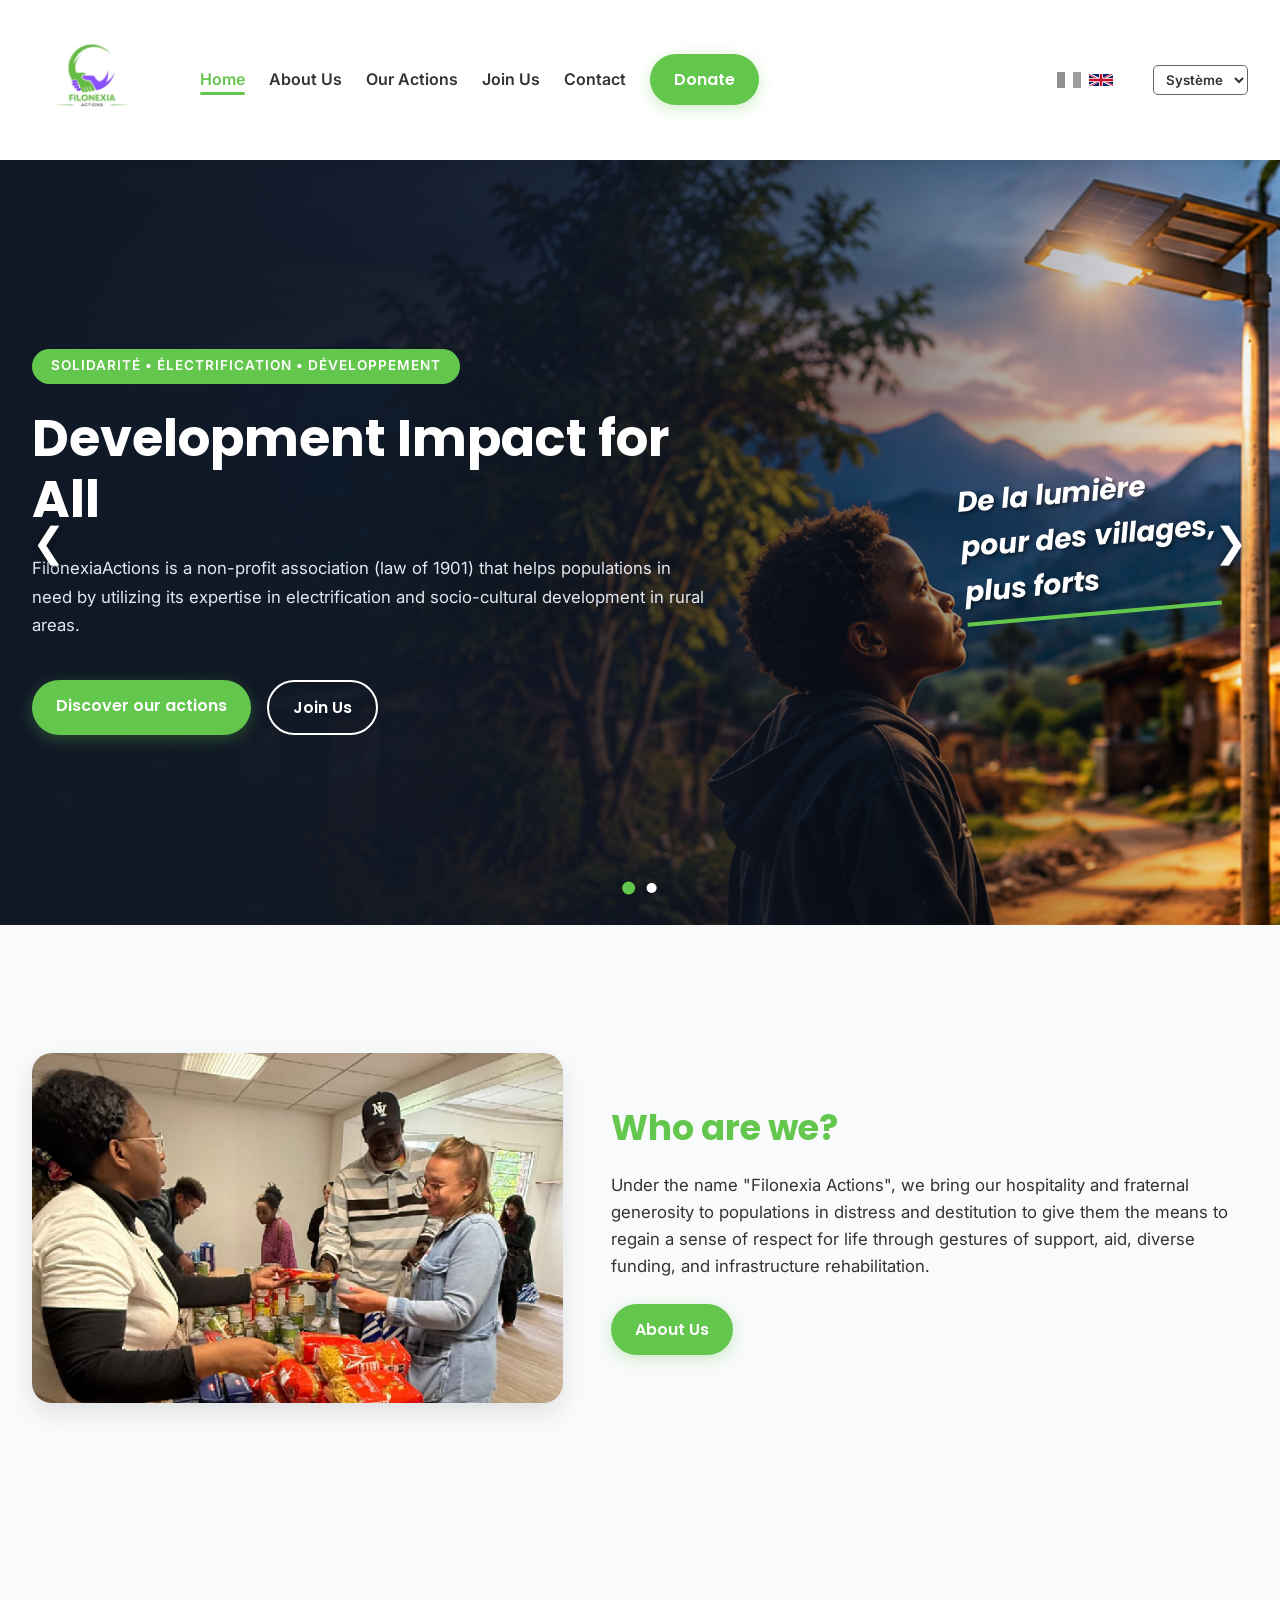
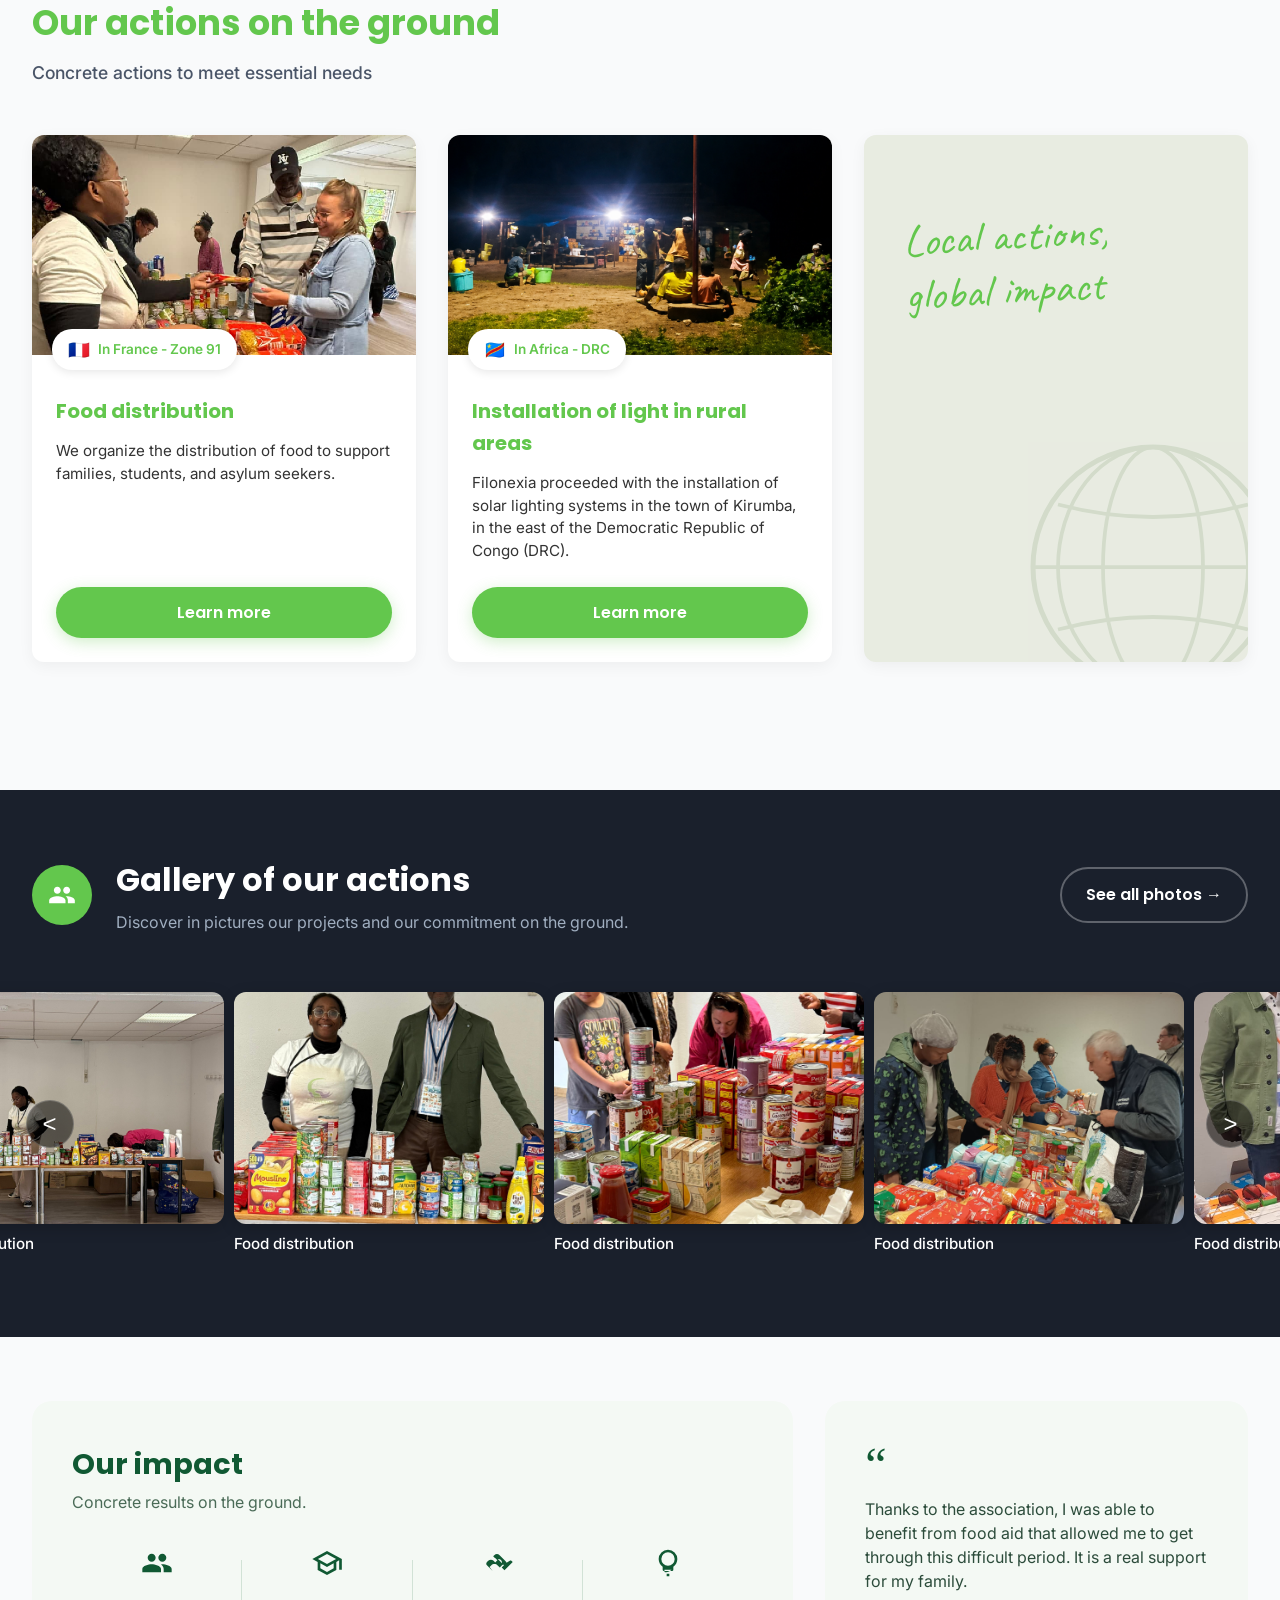
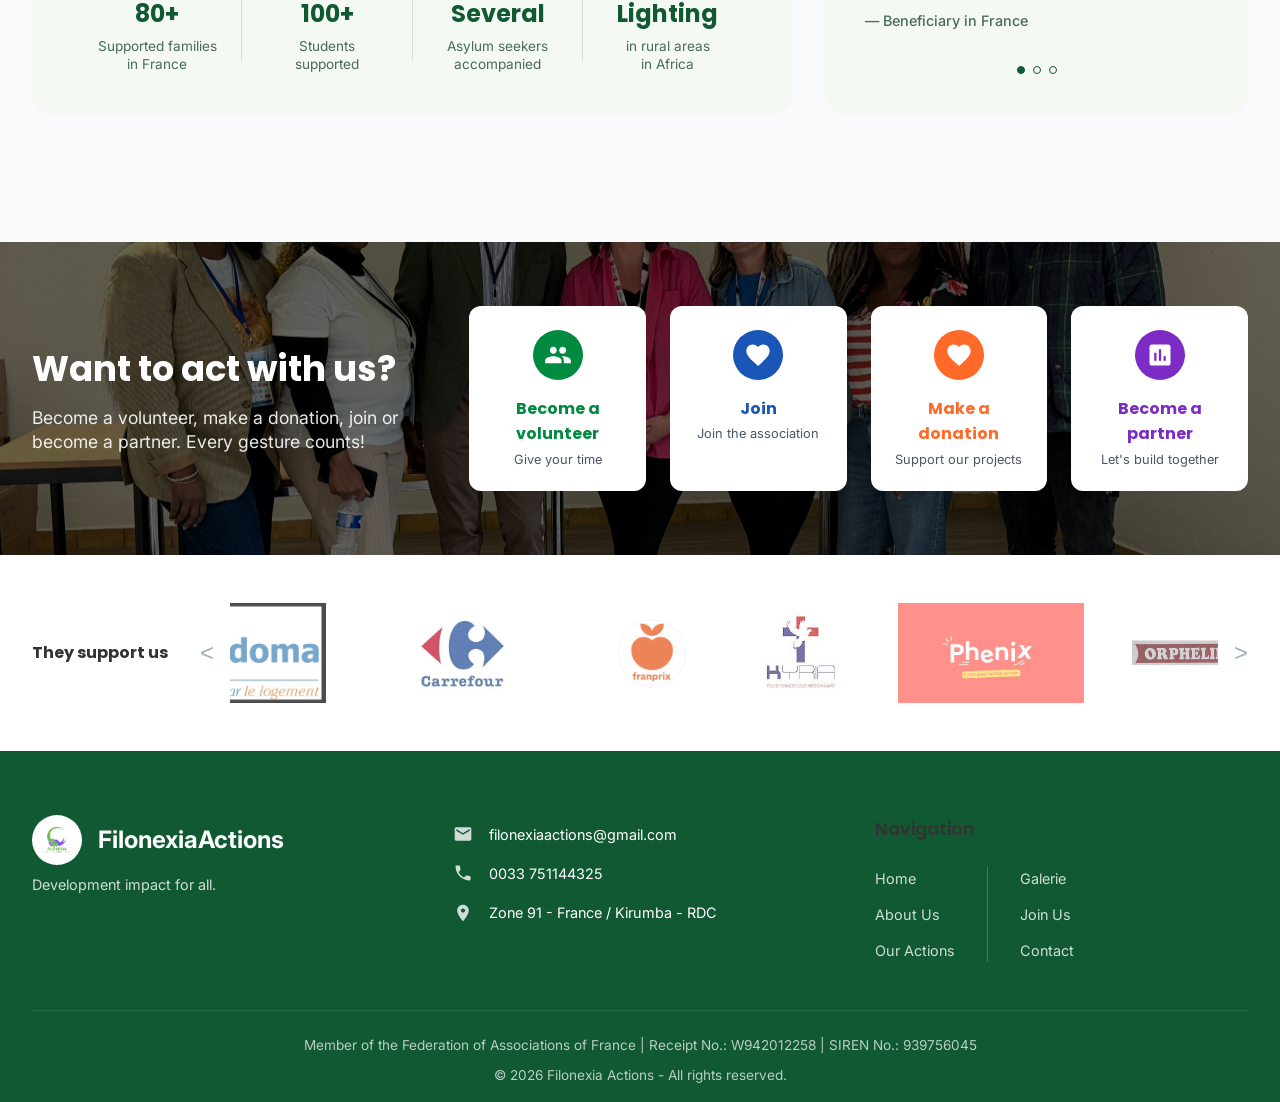
==== commit c3a760cd: "Refonte responsive mobile complete, mise a jour des visuels et ajouts des nouvelles photos" ====
--- a/index.html
+++ b/index.html
@@ -11,6 +11,7 @@
 <script>if (localStorage.getItem('filonexia_lang') === 'en' || new URLSearchParams(window.location.search).get('lang') === 'en') { document.documentElement.style.visibility = 'hidden'; }</script>
 </head>
 <body>
+    <div class="menu-overlay" id="menu-overlay"></div>
 
     <header>
         <div class="nav-container">
@@ -48,7 +49,7 @@
             <!-- Slides Container -->
             <div class="carousel-inner">
                 <!-- SLIDE 1 (Lumière) -->
-                <div class="carousel-slide active" style="background-image: url('images/Hero_lumiere.png');">
+                <div class="carousel-slide active slide-lumiere" style="background-image: url('images/Hero_lumiere.png');">
                     <div class="hero-carousel-overlay"></div>
                     <div class="hero-carousel-content container">
                         <div class="hero-carousel-text animate-fade-in-up">
@@ -67,7 +68,7 @@
                 </div>
 
                 <!-- SLIDE 2 (Denrée) -->
-                <div class="carousel-slide" style="background-image: url('images/hero_denrée.png');">
+                <div class="carousel-slide slide-denree" style="background-image: url('images/hero_denrée.png');">
                     <div class="hero-carousel-overlay"></div>
                     <div class="hero-carousel-content container">
                         <div class="hero-carousel-text animate-fade-in-up">
@@ -137,7 +138,7 @@
 
                 <!-- Card 2: Light -->
                 <div class="action-modern-card">
-                    <div class="action-card-image" style="background-image: url('images/Hero_lumiere.png');">
+                    <div class="action-card-image" style="background-image: url('Photos/installation_lumiere/1.png'); background-position: center 75%;">
                         <div class="action-badge">
                             <span class="flag-icon">🇨🇩</span> <span data-i18n="action_badge_cd">En Afrique - RDC</span>
                         </div>
@@ -185,6 +186,10 @@
                     <div class="gallery-item"><div class="gallery-img" style="background-image: url('Photos/distribution_denree/3.jpeg');"></div><p data-i18n="gal_distribution">Distribution alimentaire</p></div>
                     <div class="gallery-item"><div class="gallery-img" style="background-image: url('Photos/distribution_denree/4.jpeg');"></div><p data-i18n="gal_distribution">Distribution alimentaire</p></div>
                     <div class="gallery-item"><div class="gallery-img" style="background-image: url('Photos/distribution_denree/5.jpeg');"></div><p data-i18n="gal_distribution">Distribution alimentaire</p></div>
+                    <div class="gallery-item"><div class="gallery-img" style="background-image: url('Photos/distribution_denree/6.jpeg');"></div><p data-i18n="gal_distribution">Distribution alimentaire</p></div>
+                    <div class="gallery-item"><div class="gallery-img" style="background-image: url('Photos/distribution_denree/7.jpeg');"></div><p data-i18n="gal_distribution">Distribution alimentaire</p></div>
+                    <div class="gallery-item"><div class="gallery-img" style="background-image: url('Photos/distribution_denree/8.jpeg');"></div><p data-i18n="gal_distribution">Distribution alimentaire</p></div>
+                    <div class="gallery-item"><div class="gallery-img" style="background-image: url('Photos/distribution_denree/9.jpeg');"></div><p data-i18n="gal_distribution">Distribution alimentaire</p></div>
                     <div class="gallery-item"><div class="gallery-img" style="background-image: url('Photos/installation_lumiere/1.jpeg');"></div><p data-i18n="gal_lumiere">Éclairage solaire - Kirumba (RDC)</p></div>
                     <div class="gallery-item"><div class="gallery-img" style="background-image: url('Photos/installation_lumiere/2.jpeg');"></div><p data-i18n="gal_lumiere">Éclairage solaire - Kirumba (RDC)</p></div>
                     <div class="gallery-item"><div class="gallery-img" style="background-image: url('Photos/installation_lumiere/3.jpeg');"></div><p data-i18n="gal_lumiere">Éclairage solaire - Kirumba (RDC)</p></div>
@@ -196,6 +201,9 @@
                     <div class="gallery-item"><div class="gallery-img" style="background-image: url('Photos/recoltes_denree/6.jpeg');"></div><p data-i18n="gal_recoltes">Récolte de denrées alimentaires</p></div>
                     <div class="gallery-item"><div class="gallery-img" style="background-image: url('Photos/recoltes_denree/7.jpeg');"></div><p data-i18n="gal_recoltes">Récolte de denrées alimentaires</p></div>
                     <div class="gallery-item"><div class="gallery-img" style="background-image: url('Photos/recoltes_denree/8.jpeg');"></div><p data-i18n="gal_recoltes">Récolte de denrées alimentaires</p></div>
+                    <div class="gallery-item"><div class="gallery-img" style="background-image: url('Photos/recoltes_denree/9.jpeg');"></div><p data-i18n="gal_recoltes">Récolte de denrées alimentaires</p></div>
+                    <div class="gallery-item"><div class="gallery-img" style="background-image: url('Photos/recoltes_denree/10.jpeg');"></div><p data-i18n="gal_recoltes">Récolte de denrées alimentaires</p></div>
+                    <div class="gallery-item"><div class="gallery-img" style="background-image: url('Photos/recoltes_denree/11.jpeg');"></div><p data-i18n="gal_recoltes">Récolte de denrées alimentaires</p></div>
                     <div class="gallery-item"><div class="gallery-img" style="background-image: url('Photos/Orphelinat/1.png');"></div><p data-i18n="gal_orphelinat">Soutien Orphelinat MAMA AFRICA JOY</p></div>
                     <div class="gallery-item"><div class="gallery-img" style="background-image: url('Photos/Orphelinat/2.png');"></div><p data-i18n="gal_orphelinat">Soutien Orphelinat MAMA AFRICA JOY</p></div>
                     <div class="gallery-item"><div class="gallery-img" style="background-image: url('Photos/Orphelinat/3.png');"></div><p data-i18n="gal_orphelinat">Soutien Orphelinat MAMA AFRICA JOY</p></div>
--- a/css/style.css
+++ b/css/style.css
@@ -1528,7 +1528,8 @@
     height: 50px;
     width: auto;
     object-fit: contain;
-    opacity: 0.5;
+    opacity: 0.7;
+    flex-shrink: 0;
     transition: opacity 0.3s;
 }
 .partner-logo:hover {
@@ -1605,15 +1606,37 @@
 @keyframes marquee { 0% { transform: translateX(0); } 100% { transform: translateX(-50%); } }
 
 
-/* Mobile Drawer Navigation */
+/* ---------------------------
+   MOBILE OVERLAY & DRAWER NAV
+--------------------------- */
+.menu-overlay {
+    position: fixed;
+    top: 0;
+    left: 0;
+    width: 100vw;
+    height: 100vh;
+    height: 100dvh;
+    background: rgba(17, 24, 39, 0.7);
+    backdrop-filter: blur(5px);
+    z-index: 998;
+    opacity: 0;
+    visibility: hidden;
+    transition: opacity 0.3s ease, visibility 0.3s ease;
+}
+.menu-overlay.active {
+    opacity: 1;
+    visibility: visible;
+}
+
 .menu-toggle {
     display: none;
     flex-direction: column;
     justify-content: space-between;
-    width: 30px;
-    height: 21px;
+    width: 32px;
+    height: 22px;
     cursor: pointer;
-    z-index: 1000;
+    z-index: 1001;
+    padding: 2px;
 }
 .menu-toggle span {
     display: block;
@@ -1623,11 +1646,20 @@
     border-radius: 3px;
     transition: all 0.3s ease;
 }
+
+/* ---------------------------
+   RESPONSIVE MEDIA QUERIES
+--------------------------- */
 @media (max-width: 900px) {
+    /* Header & Nav Drawer */
+    .nav-container {
+        padding: 0.8rem 1.2rem;
+        justify-content: space-between;
+        gap: 1rem;
+    }
+
     .menu-toggle {
         display: flex;
-        z-index: 1001;
-        position: relative;
     }
     
     .logo {
@@ -1635,7 +1667,7 @@
         position: relative;
     }
     .logo img {
-        max-height: 50px !important;
+        max-height: 48px !important;
         width: auto;
     }
     
@@ -1645,30 +1677,158 @@
         top: 0;
         right: -100%;
         width: 300px;
-        max-width: 80%;
+        max-width: 85%;
         height: 100vh;
+        height: 100dvh;
         background-color: var(--white);
         flex-direction: column;
         justify-content: flex-start;
         align-items: center;
-        padding-top: 6rem;
-        gap: 1.5rem;
-        box-shadow: -5px 0 15px rgba(0,0,0,0.5);
-        transition: right 0.4s ease;
+        padding: 5rem 1.5rem 2rem 1.5rem;
+        gap: 1.2rem;
+        box-shadow: -5px 0 25px rgba(0,0,0,0.3);
+        transition: right 0.35s cubic-bezier(0.16, 1, 0.3, 1);
         z-index: 999;
+        overflow-y: auto;
     }
     nav .nav-links.active {
         right: 0;
     }
+    .nav-links li {
+        width: 100%;
+        text-align: center;
+    }
+    .nav-links a {
+        display: block;
+        padding: 0.7rem 1rem;
+        font-size: 1.1rem;
+        width: 100%;
+    }
+    .nav-links .btn {
+        margin-top: 0.5rem;
+        padding: 0.8rem 1.5rem;
+    }
+
     .menu-toggle.active span:nth-child(1) {
-        transform: translateY(9px) rotate(45deg);
+        transform: translateY(9.5px) rotate(45deg);
     }
     .menu-toggle.active span:nth-child(2) {
         opacity: 0;
     }
     .menu-toggle.active span:nth-child(3) {
-        transform: translateY(-9px) rotate(-45deg);
-    }
+        transform: translateY(-9.5px) rotate(-45deg);
+    }
+
+    /* Hero Carousel Responsive */
+    .hero-carousel,
+    .carousel-slide {
+        min-height: 85vh;
+        min-height: 85dvh;
+        align-items: flex-start !important;
+    }
+    .carousel-slide.slide-lumiere {
+        background-image: url('../images/Hero_lumiere_telephone.png') !important;
+        background-position: center bottom !important;
+        background-size: cover !important;
+    }
+    .carousel-slide.slide-denree {
+        background-image: url('../images/hero_denr%C3%A9e_telephone.png') !important;
+        background-position: center bottom !important;
+        background-size: cover !important;
+    }
+    .hero-carousel-overlay {
+        background: linear-gradient(180deg, rgba(17, 24, 39, 0.75) 0%, rgba(17, 24, 39, 0.25) 45%, rgba(17, 24, 39, 0) 80%) !important;
+    }
+    .hero-carousel-content {
+        padding: 1.8rem 0.8rem 1.5rem 0.8rem;
+        gap: 0.5rem;
+        grid-template-columns: 1fr;
+    }
+    .hero-carousel-text {
+        align-items: center;
+        text-align: center;
+    }
+    .hero-carousel-text h1 {
+        font-size: clamp(1.25rem, 4.5vw, 1.55rem);
+        text-align: center;
+        margin-bottom: 0.4rem;
+        line-height: 1.2;
+    }
+    .hero-carousel-text p {
+        font-size: 0.78rem;
+        text-align: center;
+        line-height: 1.35;
+        margin-bottom: 0.7rem;
+        max-width: 96%;
+        opacity: 0.95;
+    }
+    .hero-modern-tag {
+        font-size: 0.6rem;
+        padding: 0.2rem 0.5rem;
+        margin-bottom: 0.4rem;
+        letter-spacing: 0.5px;
+    }
+    .hero-modern-buttons {
+        display: flex;
+        flex-direction: row;
+        justify-content: center;
+        align-items: center;
+        width: 100%;
+        gap: 0.5rem;
+        max-width: 360px;
+        margin: 0 auto;
+    }
+    .hero-modern-buttons .btn,
+    .hero-modern-buttons .btn-outline {
+        flex: 1;
+        width: auto;
+        max-width: 170px;
+        text-align: center;
+        padding: 0.55rem 0.5rem;
+        font-size: 0.78rem;
+        white-space: nowrap;
+    }
+    .hero-carousel-right {
+        display: none !important; /* Masqué sur mobile pour éviter toute collision avec l'image de fond et les puces */
+    }
+    .carousel-dots {
+        bottom: 0.4rem;
+    }
+    .carousel-arrow {
+        display: none; /* Cache les flèches sur petit écran au profit du tactile */
+    }
+    .carousel-dots {
+        bottom: 1rem;
+    }
+
+    /* CTA Section ("Agir à nos côtés") */
+    .cta-container {
+        flex-direction: column;
+        text-align: center;
+        gap: 2rem;
+        padding: 0 1.2rem;
+    }
+    .cta-left {
+        text-align: center;
+        width: 100%;
+    }
+    .cta-left h2 {
+        font-size: clamp(1.6rem, 5vw, 2.2rem);
+    }
+    .cta-right {
+        display: grid;
+        grid-template-columns: repeat(2, 1fr);
+        width: 100%;
+        gap: 1rem;
+        justify-content: center;
+    }
+    .cta-card {
+        max-width: 100%;
+        min-width: 0;
+        padding: 1.2rem 0.8rem;
+    }
+
+    /* Layout Grids */
     .page-layout, .grid-3, div[style*="grid-template-columns"] {
         grid-template-columns: 1fr !important;
     }
@@ -1676,12 +1836,177 @@
         font-size: 2rem !important;
     }
     .container {
-        padding: 2rem 1rem;
+        padding: 2.5rem 1.2rem;
     }
     .content-section {
-        padding: 1.5rem;
-    }
-}
+        padding: 1.5rem 1.2rem;
+    }
+}
+
+@media (max-width: 768px) {
+    /* Impact Section */
+    .impact-section {
+        grid-template-columns: 1fr;
+        gap: 1.5rem;
+        margin-bottom: 2.5rem;
+    }
+    .impact-card {
+        padding: 1.8rem 1.2rem;
+    }
+    .impact-stats-grid {
+        flex-direction: column;
+        gap: 1.5rem;
+        align-items: center;
+    }
+    .impact-stat-item {
+        width: 100%;
+        padding: 0 0 1.2rem 0;
+        border-bottom: 1px solid #d1e2d6;
+    }
+    .impact-stat-item:last-child {
+        border-bottom: none;
+        padding-bottom: 0;
+    }
+    .impact-stat-item::after {
+        display: none !important; /* Supression de la ligne verticale séparatrice */
+    }
+    .impact-stat-item h4 {
+        font-size: 1.6rem;
+    }
+    .testimonial-card {
+        padding: 1.8rem 1.2rem;
+    }
+
+    /* About Section & Stats */
+    .about-modern {
+        grid-template-columns: 1fr;
+        gap: 2rem;
+        margin: 2.5rem 0;
+    }
+    .about-image {
+        min-height: 240px;
+        border-radius: 15px;
+    }
+    .stats-grid {
+        grid-template-columns: 1fr;
+        gap: 1.5rem;
+    }
+    .stat-item {
+        border-right: none;
+        border-bottom: 1px solid rgba(0,0,0,0.08);
+        padding: 0 0 1.2rem 0;
+    }
+    .stat-item:last-child {
+        border-bottom: none;
+    }
+
+    /* Actions Section */
+    .actions-modern-grid {
+        grid-template-columns: 1fr;
+        gap: 1.5rem;
+    }
+    .global-card {
+        padding: 2rem 1.2rem;
+        min-height: 200px;
+    }
+    .global-text {
+        font-size: clamp(1.8rem, 6vw, 2.4rem);
+        text-align: center;
+        margin-top: 1rem;
+    }
+    .global-globe {
+        width: 160px;
+        height: 160px;
+        right: -20px;
+        bottom: -20px;
+        opacity: 0.2;
+    }
+
+    /* Gallery Section */
+    .gallery-section {
+        padding: 2.5rem 0;
+    }
+    .gallery-header {
+        padding: 0 1.2rem;
+        margin-bottom: 1.5rem;
+        align-items: flex-start;
+    }
+    .gallery-title-wrapper {
+        gap: 1rem;
+    }
+    .gallery-icon {
+        width: 48px;
+        height: 48px;
+        flex-shrink: 0;
+    }
+    .gallery-title-text h2 {
+        font-size: 1.4rem;
+    }
+    .gallery-item {
+        flex: 0 0 calc(85% - 10px);
+        min-width: 250px;
+    }
+    .gallery-nav {
+        display: none;
+    }
+
+    /* Partners Section */
+    .partners-container {
+        flex-direction: column;
+        align-items: center;
+        text-align: center;
+        gap: 1rem;
+        padding: 0 1.2rem;
+        width: 100%;
+    }
+    .partners-carousel-wrap {
+        width: 100%;
+    }
+    .partners-title {
+        white-space: normal;
+    }
+    .partner-logo {
+        height: 38px;
+        flex-shrink: 0;
+    }
+
+    /* Footer */
+    .site-footer {
+        padding: 3rem 1.2rem 1rem 1.2rem;
+    }
+    .footer-container {
+        flex-direction: column;
+        gap: 2rem;
+        padding-bottom: 2rem;
+    }
+    .footer-col {
+        min-width: 100%;
+    }
+    .border-left {
+        border-left: none;
+        padding-left: 0;
+        border-top: 1px solid rgba(255,255,255,0.1);
+        padding-top: 1.5rem;
+    }
+    .footer-nav-grid {
+        flex-direction: column;
+        gap: 1.2rem;
+    }
+}
+
+@media (max-width: 500px) {
+    /* Grille 1 colonne pour les boutons CTA sur très petits mobiles */
+    .cta-right {
+        grid-template-columns: 1fr;
+    }
+    .hero-carousel-text h1 {
+        font-size: 1.7rem;
+    }
+    .hero-carousel-text p {
+        font-size: 0.9rem;
+    }
+}
+
 html, body {
     overflow-x: hidden;
     width: 100%;
@@ -1691,3 +2016,4 @@
     overflow-wrap: break-word;
     word-break: break-word;
 }
+
